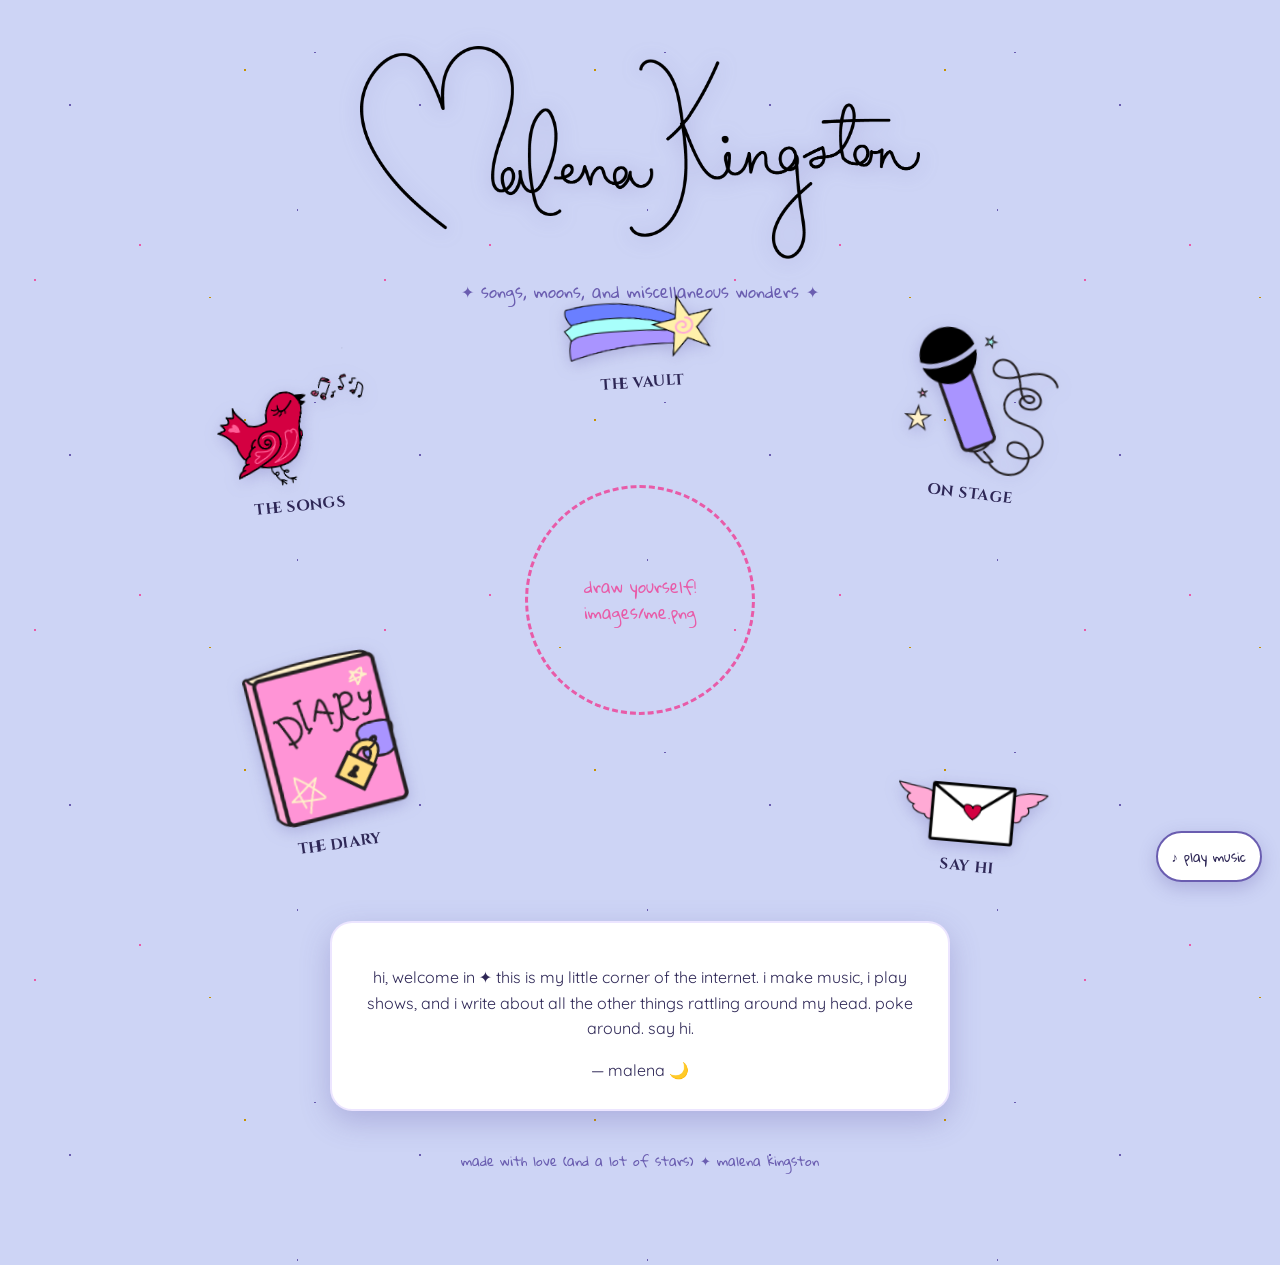
==== index.html @ 2f053a23 "Add files via upload" ====
<!DOCTYPE html>
<html lang="en">
<head>
  <meta charset="UTF-8" />
  <meta name="viewport" content="width=device-width, initial-scale=1" />
  <title>malena kingston ✦ home</title>
  <meta name="description" content="the official starry corner of malena kingston — music, shows, and everything else." />
  <link rel="preconnect" href="https://fonts.googleapis.com" />
  <link rel="preconnect" href="https://fonts.gstatic.com" crossorigin />
  <link href="https://fonts.googleapis.com/css2?family=Pacifico&family=Gloria+Hallelujah&family=Quicksand:wght@400;500;700&family=Cinzel+Decorative:wght@700&display=swap" rel="stylesheet" />
  <link rel="stylesheet" href="style.css" />
</head>
<body>
  <div class="wrap">

    <!-- ===== NAME (your handwritten signature) ===== -->
    <h1 class="site-name-img">
      <img src="images/name-heading-black.png" alt="Malena Kingston" />
    </h1>
    <p class="tagline">✦ songs, moons, and miscellaneous wonders ✦</p>

    <!-- ===== SCATTERED PLAYGROUND =====
         Each doodle is a clickable link, tilted + floating at its own angle.
         Drop a self-portrait into images/me.png to fill the center mascot spot. -->
    <div class="playground">

      <!-- YOU (center mascot) — DRAW: images/me.png (~600px). Shows placeholder until added. -->
      <div class="mascot">
        <img src="images/me.png" alt="Malena"
             onerror="this.outerHTML='&lt;div class=ph-big&gt;draw yourself!&lt;br&gt;images/me.png&lt;/div&gt;'">
      </div>

      <!-- MUSIC — singing bird -->
      <a class="doodle d-music" href="music.html" style="--rot:-6deg;">
        <img src="images/nav-music.png" alt="">
        <span class="label">the songs</span>
      </a>

      <!-- SHOWS — microphone -->
      <a class="doodle d-shows" href="shows.html" style="--rot:7deg;">
        <img src="images/nav-shows.png" alt="">
        <span class="label">on stage</span>
      </a>

      <!-- BLOG — diary -->
      <a class="doodle d-blog" href="blog.html" style="--rot:-8deg;">
        <img src="images/nav-blog.png" alt="">
        <span class="label">the diary</span>
      </a>

      <!-- CONTACT — winged letter -->
      <a class="doodle d-contact" href="contact.html" style="--rot:5deg;">
        <img src="images/nav-contact.png" alt="">
        <span class="label">say hi</span>
      </a>

      <!-- ARCHIVE — shooting star -->
      <a class="doodle d-archive" href="archive.html" style="--rot:-4deg;">
        <img src="images/nav-archive.png" alt="">
        <span class="label">the vault</span>
      </a>

    </div>

    <!-- ===== welcome note ===== -->
    <div class="card note">
      <p>hi, welcome in ✦ this is my little corner of the internet. i make music,
         i play shows, and i write about all the other things rattling around my
         head. poke around. say hi.</p>
      <p style="margin-bottom:0;">— malena 🌙</p>
    </div>

    <p class="footer">made with love (and a lot of stars) ✦ malena kingston</p>
  </div>

  <audio id="bg-music" loop><source src="images/song.mp3" type="audio/mpeg" /></audio>
  <button id="music-toggle" aria-pressed="false">♪ play music</button>

  <script>
    const audio=document.getElementById('bg-music'),btn=document.getElementById('music-toggle');
    btn.addEventListener('click',()=>{ if(audio.paused){audio.play().catch(()=>{});btn.textContent='♪ pause music';}else{audio.pause();btn.textContent='♪ play music';}});
  </script>
</body>
</html>
---- style.css ----
/* =========================================================
   malena kingston — shared styles
   whimsical / moons + stars + unicorns
   ========================================================= */

/* ---- fonts ----
   Using free Google Fonts. The actual <link> is in each HTML file's <head>.
   Display: "Gloria Hallelujah" (handwritten, cute)
   Accent:  "Pacifico" (loopy, for the logo/name)
   Body:    "Quicksand" (soft rounded, very readable)
*/

:root {
  /* ---- palette (change these hex codes to recolor the whole site) ----
     LIGHT INDIGO theme: soft lavender-indigo background, dark ink text. */
  --night:    #cdd4f5;   /* light periwinkle-blue (main background) */
  --night-2:  #ffffff;   /* white cards/panels for gentle contrast */
  --lilac:    #6a5db0;   /* muted indigo-violet (secondary text) */
  --pink:     #e85ba8;   /* deeper candy pink (readable on light) */
  --gold:     #c79200;   /* warm amber (readable on light) */
  --mint:     #1f9d7a;   /* deeper mint-teal (readable links) */
  --cream:    #2e2756;   /* deep indigo — main TEXT color now */
  --shadow:   rgba(90, 78, 160, 0.28);

  --radius: 22px;
}

* { box-sizing: border-box; }

html { scroll-behavior: smooth; }

body {
  margin: 0;
  font-family: "Quicksand", system-ui, sans-serif;
  color: var(--cream);
  background-color: var(--night);
  /* twinkly star field made of pure CSS — no images needed.
     If you'd rather use your own drawn starry background,
     replace the line below with:
     background-image: url("images/starry-bg.png");
     background-size: cover; background-attachment: fixed;       */
  background-image:
    radial-gradient(1.5px 1.5px at 20% 30%, var(--lilac) 50%, transparent 51%),
    radial-gradient(1.5px 1.5px at 70% 20%, var(--gold) 50%, transparent 51%),
    radial-gradient(2px 2px at 40% 70%, var(--pink) 50%, transparent 51%),
    radial-gradient(1.5px 1.5px at 85% 60%, var(--lilac) 50%, transparent 51%),
    radial-gradient(1.5px 1.5px at 10% 80%, var(--pink) 50%, transparent 51%),
    radial-gradient(2px 2px at 60% 85%, var(--gold) 50%, transparent 51%),
    radial-gradient(1.5px 1.5px at 90% 15%, var(--lilac) 50%, transparent 51%);
  background-repeat: repeat;
  background-size: 350px 350px;
  min-height: 100vh;
  line-height: 1.6;
}

/* gentle twinkle animation on the whole star layer */
@keyframes twinkle {
  0%, 100% { opacity: 1; }
  50%      { opacity: 0.55; }
}
body { animation: twinkle 6s ease-in-out infinite; }

@media (prefers-reduced-motion: reduce) {
  body, .float, .spin-slow { animation: none !important; }
  html { scroll-behavior: auto; }
}

/* ---- layout wrapper ---- */
.wrap {
  max-width: 920px;
  margin: 0 auto;
  padding: 28px 20px 80px;
}

/* ---- site name / logo ---- */
.site-name {
  font-family: "Pacifico", cursive;
  font-size: clamp(2.4rem, 7vw, 4rem);
  text-align: center;
  margin: 10px 0 4px;
  color: var(--pink);
  text-shadow: 0 0 18px rgba(255, 194, 233, 0.5);
}

/* handwritten signature image used as the site name */
.site-name-img {
  text-align: center;
  margin: 18px 0 6px;
}
.site-name-img img {
  width: min(560px, 88%);
  height: auto;
  /* very soft lilac halo behind the black ink */
  filter: drop-shadow(0 2px 10px rgba(106, 93, 176, 0.35));
}
.tagline {
  text-align: center;
  font-family: "Gloria Hallelujah", cursive;
  color: var(--lilac);
  font-size: 1rem;
  margin: 0 0 26px;
}

/* =========================================================
   NAVIGATION — a row of clickable drawings (like Mila Bea's birds)
   Each <a> holds one of your drawings. Until you add art,
   a labeled placeholder shows so you can see the layout.
   ========================================================= */
.nav {
  display: flex;
  flex-wrap: wrap;
  justify-content: center;
  gap: 18px;
  margin-bottom: 40px;
}
.nav a {
  display: flex;
  flex-direction: column;
  align-items: center;
  text-decoration: none;
  color: var(--cream);
  font-family: "Gloria Hallelujah", cursive;
  font-size: 0.85rem;
  transition: transform 0.18s ease;
}
.nav a:hover, .nav a:focus-visible { transform: translateY(-6px) rotate(-3deg); }
.nav a:focus-visible { outline: 3px solid var(--gold); outline-offset: 4px; border-radius: 12px; }
.nav img { width: 84px; height: 84px; object-fit: contain; }

/* placeholder shown when an image is missing or not added yet */
.ph {
  width: 84px; height: 84px;
  border: 2px dashed var(--lilac);
  border-radius: 50%;
  display: flex; align-items: center; justify-content: center;
  text-align: center;
  font-size: 0.62rem;
  color: var(--lilac);
  padding: 6px;
  background: rgba(201,182,255,0.08);
}

/* ---- floating decoration helper (moons, stars you place anywhere) ---- */
@keyframes float {
  0%,100% { transform: translateY(0); }
  50%     { transform: translateY(-12px); }
}
.float { animation: float 5s ease-in-out infinite; }
.spin-slow { animation: float 9s ease-in-out infinite; }

/* =========================================================
   CARDS / PANELS (used on every page)
   ========================================================= */
.card {
  background: var(--night-2);
  border: 2px solid rgba(201,182,255,0.35);
  border-radius: var(--radius);
  padding: 26px 28px;
  margin: 0 0 22px;
  box-shadow: 0 10px 30px var(--shadow);
}
.card h2 {
  font-family: "Gloria Hallelujah", cursive;
  color: var(--gold);
  margin: 0 0 14px;
  font-size: 1.5rem;
}
.card h3 {
  font-family: "Quicksand", sans-serif;
  font-weight: 700;
  color: var(--pink);
  margin: 0 0 4px;
}
.card a { color: var(--mint); }

/* ---- page title (inner pages) ---- */
.page-title {
  font-family: "Pacifico", cursive;
  font-size: clamp(2rem, 6vw, 3rem);
  text-align: center;
  color: var(--lilac);
  margin: 6px 0 26px;
}

/* ---- back-home little link ---- */
.home-link {
  display: inline-block;
  font-family: "Gloria Hallelujah", cursive;
  color: var(--pink);
  text-decoration: none;
  margin-bottom: 20px;
}
.home-link:hover { color: var(--gold); }

/* =========================================================
   SHOWS list
   ========================================================= */
.show {
  display: flex;
  flex-wrap: wrap;
  align-items: baseline;
  gap: 8px 16px;
  padding: 14px 0;
  border-bottom: 1px dashed rgba(201,182,255,0.3);
}
.show:last-child { border-bottom: none; }
.show .date {
  font-family: "Gloria Hallelujah", cursive;
  color: var(--gold);
  min-width: 90px;
}
.show .venue { font-weight: 700; }
.show .city { color: var(--lilac); }
.show .ticket {
  margin-left: auto;
  background: var(--pink);
  color: var(--night);
  text-decoration: none;
  font-weight: 700;
  padding: 5px 14px;
  border-radius: 999px;
  font-size: 0.85rem;
}
.show .ticket:hover { background: var(--gold); }

/* =========================================================
   MUSIC embeds
   ========================================================= */
.embed { margin: 0 0 18px; }
.embed iframe { width: 100%; border: none; border-radius: 14px; }

/* =========================================================
   BLOG entries
   ========================================================= */
.post { margin-bottom: 30px; }
.post .meta {
  font-family: "Gloria Hallelujah", cursive;
  color: var(--mint);
  font-size: 0.8rem;
  margin-bottom: 6px;
}
.post h3 { font-size: 1.25rem; }
.tag {
  display: inline-block;
  background: rgba(201,182,255,0.18);
  color: var(--lilac);
  border-radius: 999px;
  padding: 2px 10px;
  font-size: 0.72rem;
  margin-right: 6px;
}

/* =========================================================
   CONTACT
   ========================================================= */
.socials {
  display: flex;
  flex-wrap: wrap;
  gap: 14px;
  justify-content: center;
  margin-top: 10px;
}
.socials a {
  font-family: "Gloria Hallelujah", cursive;
  color: var(--night);
  background: var(--lilac);
  padding: 8px 18px;
  border-radius: 999px;
  text-decoration: none;
}
.socials a:hover { background: var(--pink); }

/* =========================================================
   FOOTER
   ========================================================= */
.footer {
  text-align: center;
  color: var(--lilac);
  font-size: 0.8rem;
  margin-top: 40px;
  font-family: "Gloria Hallelujah", cursive;
}

/* =========================================================
   MUSIC TOGGLE BUTTON (background song, like Mila Bea)
   ========================================================= */
#music-toggle {
  position: fixed;
  bottom: 18px; right: 18px;
  z-index: 50;
  background: var(--night-2);
  border: 2px solid var(--lilac);
  color: var(--cream);
  font-family: "Gloria Hallelujah", cursive;
  font-size: 0.8rem;
  padding: 10px 14px;
  border-radius: 999px;
  cursor: pointer;
  box-shadow: 0 6px 18px var(--shadow);
}
#music-toggle:hover { border-color: var(--gold); }

/* =========================================================
   WAND CURSOR (added in scattered-layout rebuild)
   hotspot ~ center of the star burst (46 30)
   ========================================================= */
html, body, a, button, .doodle, .mascot {
  cursor: url("images/wand.png") 46 30, auto;
}
/* sparkle wand on click/press */
html:active, body:active, a:active, .doodle:active {
  cursor: url("images/wand-click.png") 46 30, auto;
}

/* =========================================================
   SCATTERED PLAYGROUND
   ========================================================= */
.playground {
  position: relative;
  min-height: 560px;
  margin: 10px 0 30px;
}

/* center mascot (you) */
.mascot {
  position: absolute;
  left: 50%; top: 48%;
  transform: translate(-50%, -50%);
  width: 270px; max-width: 60%;
  z-index: 2;
  text-align: center;
}
.mascot img { width: 100%; height: auto;
  filter: drop-shadow(0 6px 14px rgba(90,78,160,0.3)); }
.ph-big {
  width: 230px; height: 230px; margin: 0 auto;
  border: 3px dashed var(--pink); border-radius: 50%;
  display: flex; align-items: center; justify-content: center;
  text-align: center; color: var(--pink);
  font-family: "Gloria Hallelujah", cursive; padding: 20px;
}

/* each scattered clickable doodle */
.doodle {
  position: absolute;
  width: 150px;
  text-decoration: none;
  text-align: center;
  transform: rotate(var(--rot));
  transition: transform 0.2s ease, filter 0.2s ease;
  z-index: 3;
}
.doodle img {
  width: 100%; height: auto;
  filter: drop-shadow(0 4px 8px rgba(90,78,160,0.28));
}
.doodle .label {
  display: block;
  margin-top: 4px;
  font-family: "Cinzel Decorative", serif;
  font-weight: 700;
  color: var(--cream);
  font-size: 0.95rem;
  letter-spacing: 0.5px;
}
.doodle:hover, .doodle:focus-visible {
  transform: rotate(0deg) scale(1.1);
  filter: drop-shadow(0 0 10px rgba(232,91,168,0.5));
  outline: none;
  z-index: 5;
}

/* placement of the five doodles around the mascot */
.d-music   { left: 2%;   top: 4%;  }
.d-shows   { right: 3%;  top: 0%;   left: auto; }
.d-blog    { left: 6%;   bottom: 6%; top: auto; }
.d-contact { right: 4%;  bottom: 2%; top: auto; left: auto; }
.d-archive { left: 50%;  top: -6%;  transform: translateX(-50%) rotate(var(--rot)); }
.d-archive:hover { transform: translateX(-50%) rotate(0) scale(1.1); }

/* gentle bobbing so the scene feels alive */
@keyframes bob { 0%,100%{ margin-top:0 } 50%{ margin-top:-10px } }
.d-music{ animation: bob 5s ease-in-out infinite; }
.d-shows{ animation: bob 6s ease-in-out infinite; }
.d-blog{ animation: bob 5.5s ease-in-out infinite; }
.d-contact{ animation: bob 6.5s ease-in-out infinite; }
.d-archive{ animation: bob 7s ease-in-out infinite; }

.note { max-width: 620px; margin-left: auto; margin-right: auto; text-align: center; }

/* magical font for page titles too */
.page-title { font-family: "Cinzel Decorative", serif; }

/* ---- mobile: stack the scattered doodles into a neat wrap ---- */
@media (max-width: 640px) {
  .playground { min-height: 0; display: flex; flex-wrap: wrap;
    justify-content: center; gap: 18px; }
  .mascot { position: static; transform: none; width: 200px;
    order: -1; flex-basis: 100%; }
  .doodle, .d-music, .d-shows, .d-blog, .d-contact, .d-archive {
    position: static; transform: rotate(var(--rot)); width: 120px;
    left: auto; right: auto; top: auto; bottom: auto; animation: none; }
  .d-archive { transform: rotate(var(--rot)); }
}
@media (prefers-reduced-motion: reduce) {
  .doodle { animation: none !important; }
}

/* =========================================================
   ARCHIVE / VAULT sub-collection grid
   ========================================================= */
.vault-grid {
  display: grid;
  grid-template-columns: repeat(auto-fit, minmax(180px, 1fr));
  gap: 20px;
  margin: 26px 0;
}
.vault-card {
  background: var(--night-2);
  border: 2px solid rgba(106,93,176,0.25);
  border-radius: var(--radius);
  padding: 22px 16px;
  text-align: center;
  text-decoration: none;
  display: flex; flex-direction: column; align-items: center;
  box-shadow: 0 8px 22px var(--shadow);
  transition: transform 0.18s ease, box-shadow 0.18s ease;
}
.vault-card:hover {
  transform: translateY(-6px) rotate(-1.5deg);
  box-shadow: 0 14px 28px var(--shadow);
}
.vault-card img { width: 110px; height: 110px; object-fit: contain; margin-bottom: 10px; }
.vault-name {
  font-family: "Cinzel Decorative", serif;
  color: var(--pink); font-size: 1.05rem;
}
.vault-sub {
  font-family: "Gloria Hallelujah", cursive;
  color: var(--lilac); font-size: 0.78rem; margin-top: 2px;
}

/* simple photo grid for the single-page vault */
.photo-grid {
  display: grid;
  grid-template-columns: repeat(auto-fit, minmax(120px, 1fr));
  gap: 10px;
}
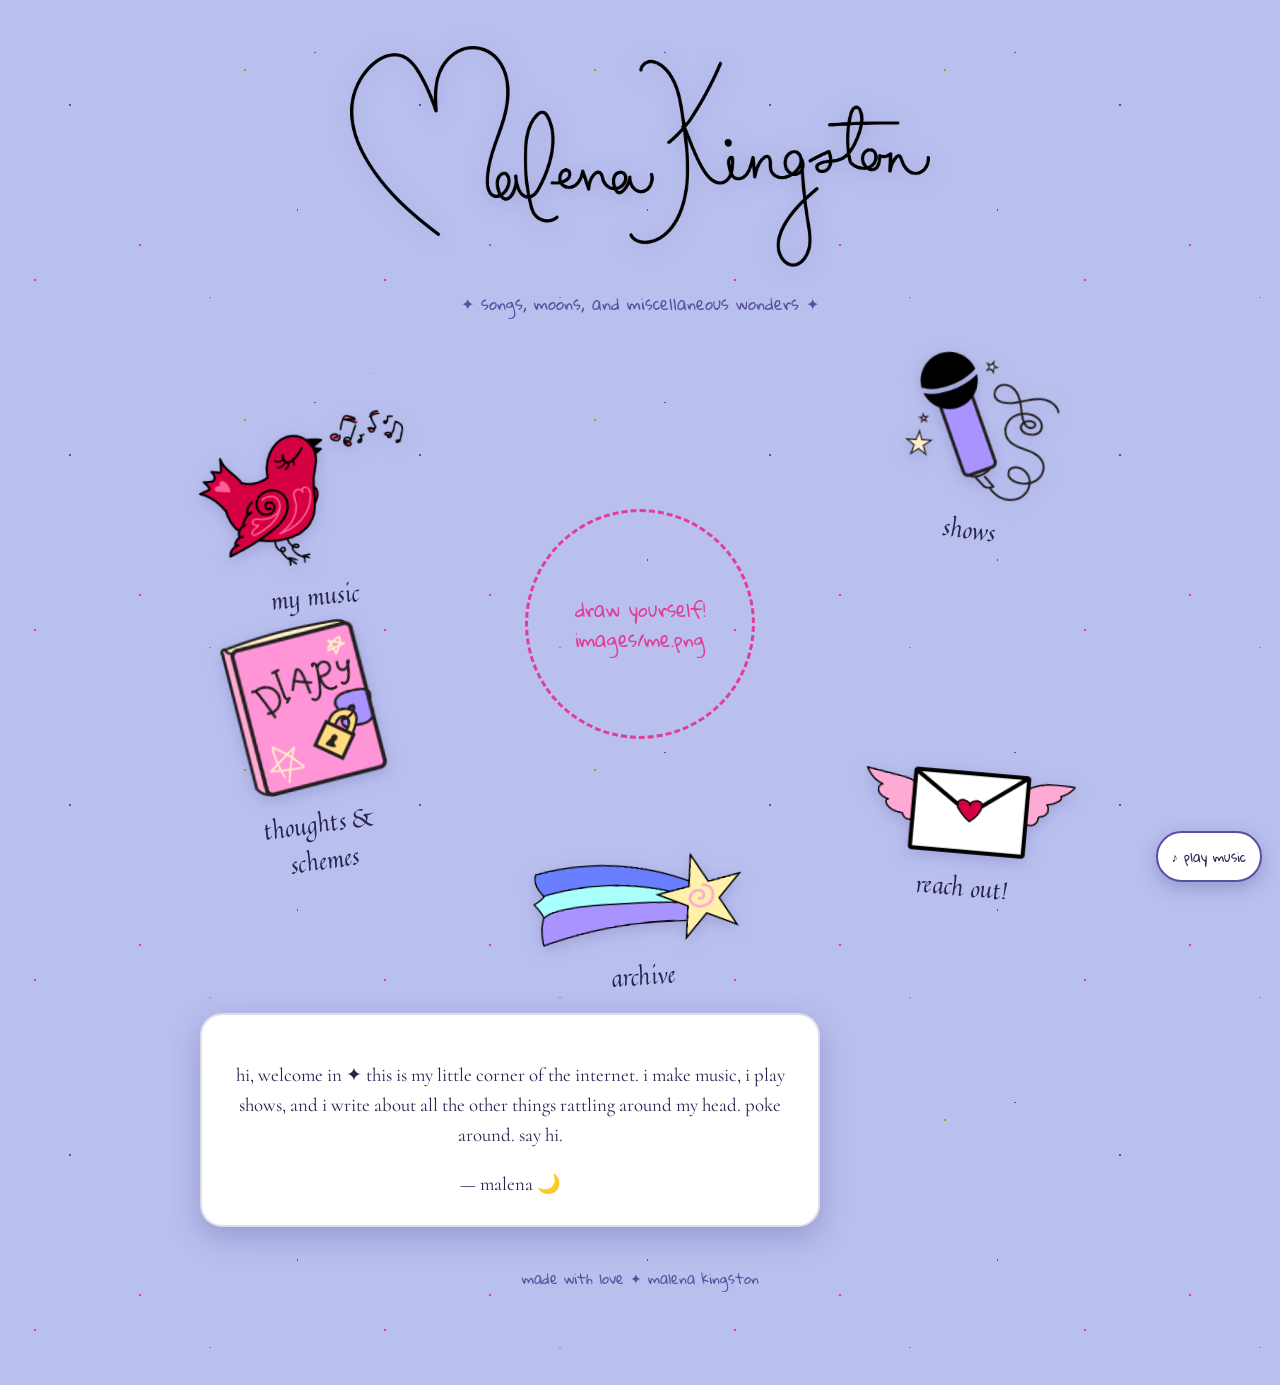
==== commit ff0a3677: "Add files via upload" ====
--- a/index.html
+++ b/index.html
@@ -7,57 +7,55 @@
   <meta name="description" content="the official starry corner of malena kingston — music, shows, and everything else." />
   <link rel="preconnect" href="https://fonts.googleapis.com" />
   <link rel="preconnect" href="https://fonts.gstatic.com" crossorigin />
-  <link href="https://fonts.googleapis.com/css2?family=Pacifico&family=Gloria+Hallelujah&family=Quicksand:wght@400;500;700&family=Cinzel+Decorative:wght@700&display=swap" rel="stylesheet" />
+  <link href="https://fonts.googleapis.com/css2?family=Cinzel+Decorative:wght@700;900&family=Quintessential&family=Cormorant:ital,wght@0,400;0,600;1,400&family=Gloria+Hallelujah&display=swap" rel="stylesheet" />
   <link rel="stylesheet" href="style.css" />
 </head>
 <body>
   <div class="wrap">
 
-    <!-- ===== NAME (your handwritten signature) ===== -->
+    <!-- ===== NAME (handwritten signature) ===== -->
     <h1 class="site-name-img">
       <img src="images/name-heading-black.png" alt="Malena Kingston" />
     </h1>
     <p class="tagline">✦ songs, moons, and miscellaneous wonders ✦</p>
 
-    <!-- ===== SCATTERED PLAYGROUND =====
-         Each doodle is a clickable link, tilted + floating at its own angle.
-         Drop a self-portrait into images/me.png to fill the center mascot spot. -->
+    <!-- ===== SCATTERED PLAYGROUND ===== -->
     <div class="playground">
 
-      <!-- YOU (center mascot) — DRAW: images/me.png (~600px). Shows placeholder until added. -->
+      <!-- YOU (center mascot) — DRAW: images/me.png (~600px) -->
       <div class="mascot">
         <img src="images/me.png" alt="Malena"
              onerror="this.outerHTML='&lt;div class=ph-big&gt;draw yourself!&lt;br&gt;images/me.png&lt;/div&gt;'">
       </div>
 
-      <!-- MUSIC — singing bird -->
-      <a class="doodle d-music" href="music.html" style="--rot:-6deg;">
+      <!-- MUSIC — singing bird (bigger) → coming soon -->
+      <a class="doodle d-music big" href="music.html" style="--rot:-6deg;">
         <img src="images/nav-music.png" alt="">
-        <span class="label">the songs</span>
+        <span class="label">my music</span>
       </a>
 
       <!-- SHOWS — microphone -->
       <a class="doodle d-shows" href="shows.html" style="--rot:7deg;">
         <img src="images/nav-shows.png" alt="">
-        <span class="label">on stage</span>
+        <span class="label">shows</span>
       </a>
 
       <!-- BLOG — diary -->
       <a class="doodle d-blog" href="blog.html" style="--rot:-8deg;">
         <img src="images/nav-blog.png" alt="">
-        <span class="label">the diary</span>
+        <span class="label">thoughts &amp; schemes</span>
       </a>
 
-      <!-- CONTACT — winged letter -->
-      <a class="doodle d-contact" href="contact.html" style="--rot:5deg;">
+      <!-- CONTACT — winged letter (bigger) -->
+      <a class="doodle d-contact big" href="contact.html" style="--rot:5deg;">
         <img src="images/nav-contact.png" alt="">
-        <span class="label">say hi</span>
+        <span class="label">reach out!</span>
       </a>
 
-      <!-- ARCHIVE — shooting star -->
-      <a class="doodle d-archive" href="archive.html" style="--rot:-4deg;">
+      <!-- ARCHIVE — shooting star — now CENTER-BOTTOM under the portrait (bigger) -->
+      <a class="doodle d-archive big" href="archive.html" style="--rot:-4deg;">
         <img src="images/nav-archive.png" alt="">
-        <span class="label">the vault</span>
+        <span class="label">archive</span>
       </a>
 
     </div>
@@ -70,7 +68,7 @@
       <p style="margin-bottom:0;">— malena 🌙</p>
     </div>
 
-    <p class="footer">made with love (and a lot of stars) ✦ malena kingston</p>
+    <p class="footer">made with love ✦ malena kingston</p>
   </div>
 
   <audio id="bg-music" loop><source src="images/song.mp3" type="audio/mpeg" /></audio>
--- a/style.css
+++ b/style.css
@@ -1,44 +1,29 @@
 /* =========================================================
-   malena kingston — shared styles
-   whimsical / moons + stars + unicorns
+   malena kingston — whimsical / moons + stars + magic
    ========================================================= */
 
-/* ---- fonts ----
-   Using free Google Fonts. The actual <link> is in each HTML file's <head>.
-   Display: "Gloria Hallelujah" (handwritten, cute)
-   Accent:  "Pacifico" (loopy, for the logo/name)
-   Body:    "Quicksand" (soft rounded, very readable)
-*/
-
 :root {
-  /* ---- palette (change these hex codes to recolor the whole site) ----
-     LIGHT INDIGO theme: soft lavender-indigo background, dark ink text. */
-  --night:    #cdd4f5;   /* light periwinkle-blue (main background) */
-  --night-2:  #ffffff;   /* white cards/panels for gentle contrast */
-  --lilac:    #6a5db0;   /* muted indigo-violet (secondary text) */
-  --pink:     #e85ba8;   /* deeper candy pink (readable on light) */
-  --gold:     #c79200;   /* warm amber (readable on light) */
-  --mint:     #1f9d7a;   /* deeper mint-teal (readable links) */
-  --cream:    #2e2756;   /* deep indigo — main TEXT color now */
-  --shadow:   rgba(90, 78, 160, 0.28);
-
+  /* more saturated yet muted periwinkle */
+  --night:    #b9c0ee;   /* main background (saturated + muted) */
+  --night-2:  #ffffff;   /* white cards */
+  --lilac:    #5a4fa0;   /* deeper violet (secondary text) */
+  --pink:     #e23d97;   /* vivid candy pink */
+  --gold:     #c79200;   /* warm amber */
+  --mint:     #1f9d7a;   /* mint-teal links */
+  --cream:    #2a2350;   /* deep indigo — main TEXT color */
+  --shadow:   rgba(70, 60, 140, 0.30);
   --radius: 22px;
 }
 
 * { box-sizing: border-box; }
-
 html { scroll-behavior: smooth; }
 
 body {
   margin: 0;
-  font-family: "Quicksand", system-ui, sans-serif;
+  font-family: "Cormorant", Georgia, serif;
+  font-size: 1.18rem;            /* bigger, readable body text */
   color: var(--cream);
   background-color: var(--night);
-  /* twinkly star field made of pure CSS — no images needed.
-     If you'd rather use your own drawn starry background,
-     replace the line below with:
-     background-image: url("images/starry-bg.png");
-     background-size: cover; background-attachment: fixed;       */
   background-image:
     radial-gradient(1.5px 1.5px at 20% 30%, var(--lilac) 50%, transparent 51%),
     radial-gradient(1.5px 1.5px at 70% 20%, var(--gold) 50%, transparent 51%),
@@ -53,45 +38,28 @@
   line-height: 1.6;
 }
 
-/* gentle twinkle animation on the whole star layer */
-@keyframes twinkle {
-  0%, 100% { opacity: 1; }
-  50%      { opacity: 0.55; }
-}
-body { animation: twinkle 6s ease-in-out infinite; }
+/* NOTE: fade-in/out twinkle animation removed per request */
 
 @media (prefers-reduced-motion: reduce) {
-  body, .float, .spin-slow { animation: none !important; }
   html { scroll-behavior: auto; }
-}
-
-/* ---- layout wrapper ---- */
-.wrap {
-  max-width: 920px;
-  margin: 0 auto;
-  padding: 28px 20px 80px;
-}
-
-/* ---- site name / logo ---- */
-.site-name {
-  font-family: "Pacifico", cursive;
-  font-size: clamp(2.4rem, 7vw, 4rem);
-  text-align: center;
-  margin: 10px 0 4px;
-  color: var(--pink);
-  text-shadow: 0 0 18px rgba(255, 194, 233, 0.5);
-}
-
-/* handwritten signature image used as the site name */
-.site-name-img {
-  text-align: center;
-  margin: 18px 0 6px;
-}
+  .doodle { animation: none !important; }
+}
+
+/* ---- wand cursor (bigger, hotspot near star center) ---- */
+html, body, a, button, .doodle, .mascot {
+  cursor: url("images/wand.png") 60 40, auto;
+}
+html:active, body:active, a:active, .doodle:active {
+  cursor: url("images/wand-click.png") 60 40, auto;
+}
+
+.wrap { max-width: 920px; margin: 0 auto; padding: 28px 20px 80px; }
+
+/* ---- handwritten signature heading ---- */
+.site-name-img { text-align: center; margin: 18px 0 6px; }
 .site-name-img img {
-  width: min(560px, 88%);
-  height: auto;
-  /* very soft lilac halo behind the black ink */
-  filter: drop-shadow(0 2px 10px rgba(106, 93, 176, 0.35));
+  width: min(580px, 90%); height: auto;
+  filter: drop-shadow(0 2px 10px rgba(90, 78, 160, 0.30));
 }
 .tagline {
   text-align: center;
@@ -102,233 +70,14 @@
 }
 
 /* =========================================================
-   NAVIGATION — a row of clickable drawings (like Mila Bea's birds)
-   Each <a> holds one of your drawings. Until you add art,
-   a labeled placeholder shows so you can see the layout.
-   ========================================================= */
-.nav {
-  display: flex;
-  flex-wrap: wrap;
-  justify-content: center;
-  gap: 18px;
-  margin-bottom: 40px;
-}
-.nav a {
-  display: flex;
-  flex-direction: column;
-  align-items: center;
-  text-decoration: none;
-  color: var(--cream);
-  font-family: "Gloria Hallelujah", cursive;
-  font-size: 0.85rem;
-  transition: transform 0.18s ease;
-}
-.nav a:hover, .nav a:focus-visible { transform: translateY(-6px) rotate(-3deg); }
-.nav a:focus-visible { outline: 3px solid var(--gold); outline-offset: 4px; border-radius: 12px; }
-.nav img { width: 84px; height: 84px; object-fit: contain; }
-
-/* placeholder shown when an image is missing or not added yet */
-.ph {
-  width: 84px; height: 84px;
-  border: 2px dashed var(--lilac);
-  border-radius: 50%;
-  display: flex; align-items: center; justify-content: center;
-  text-align: center;
-  font-size: 0.62rem;
-  color: var(--lilac);
-  padding: 6px;
-  background: rgba(201,182,255,0.08);
-}
-
-/* ---- floating decoration helper (moons, stars you place anywhere) ---- */
-@keyframes float {
-  0%,100% { transform: translateY(0); }
-  50%     { transform: translateY(-12px); }
-}
-.float { animation: float 5s ease-in-out infinite; }
-.spin-slow { animation: float 9s ease-in-out infinite; }
-
-/* =========================================================
-   CARDS / PANELS (used on every page)
-   ========================================================= */
-.card {
-  background: var(--night-2);
-  border: 2px solid rgba(201,182,255,0.35);
-  border-radius: var(--radius);
-  padding: 26px 28px;
-  margin: 0 0 22px;
-  box-shadow: 0 10px 30px var(--shadow);
-}
-.card h2 {
-  font-family: "Gloria Hallelujah", cursive;
-  color: var(--gold);
-  margin: 0 0 14px;
-  font-size: 1.5rem;
-}
-.card h3 {
-  font-family: "Quicksand", sans-serif;
-  font-weight: 700;
-  color: var(--pink);
-  margin: 0 0 4px;
-}
-.card a { color: var(--mint); }
-
-/* ---- page title (inner pages) ---- */
-.page-title {
-  font-family: "Pacifico", cursive;
-  font-size: clamp(2rem, 6vw, 3rem);
-  text-align: center;
-  color: var(--lilac);
-  margin: 6px 0 26px;
-}
-
-/* ---- back-home little link ---- */
-.home-link {
-  display: inline-block;
-  font-family: "Gloria Hallelujah", cursive;
-  color: var(--pink);
-  text-decoration: none;
-  margin-bottom: 20px;
-}
-.home-link:hover { color: var(--gold); }
-
-/* =========================================================
-   SHOWS list
-   ========================================================= */
-.show {
-  display: flex;
-  flex-wrap: wrap;
-  align-items: baseline;
-  gap: 8px 16px;
-  padding: 14px 0;
-  border-bottom: 1px dashed rgba(201,182,255,0.3);
-}
-.show:last-child { border-bottom: none; }
-.show .date {
-  font-family: "Gloria Hallelujah", cursive;
-  color: var(--gold);
-  min-width: 90px;
-}
-.show .venue { font-weight: 700; }
-.show .city { color: var(--lilac); }
-.show .ticket {
-  margin-left: auto;
-  background: var(--pink);
-  color: var(--night);
-  text-decoration: none;
-  font-weight: 700;
-  padding: 5px 14px;
-  border-radius: 999px;
-  font-size: 0.85rem;
-}
-.show .ticket:hover { background: var(--gold); }
-
-/* =========================================================
-   MUSIC embeds
-   ========================================================= */
-.embed { margin: 0 0 18px; }
-.embed iframe { width: 100%; border: none; border-radius: 14px; }
-
-/* =========================================================
-   BLOG entries
-   ========================================================= */
-.post { margin-bottom: 30px; }
-.post .meta {
-  font-family: "Gloria Hallelujah", cursive;
-  color: var(--mint);
-  font-size: 0.8rem;
-  margin-bottom: 6px;
-}
-.post h3 { font-size: 1.25rem; }
-.tag {
-  display: inline-block;
-  background: rgba(201,182,255,0.18);
-  color: var(--lilac);
-  border-radius: 999px;
-  padding: 2px 10px;
-  font-size: 0.72rem;
-  margin-right: 6px;
-}
-
-/* =========================================================
-   CONTACT
-   ========================================================= */
-.socials {
-  display: flex;
-  flex-wrap: wrap;
-  gap: 14px;
-  justify-content: center;
-  margin-top: 10px;
-}
-.socials a {
-  font-family: "Gloria Hallelujah", cursive;
-  color: var(--night);
-  background: var(--lilac);
-  padding: 8px 18px;
-  border-radius: 999px;
-  text-decoration: none;
-}
-.socials a:hover { background: var(--pink); }
-
-/* =========================================================
-   FOOTER
-   ========================================================= */
-.footer {
-  text-align: center;
-  color: var(--lilac);
-  font-size: 0.8rem;
-  margin-top: 40px;
-  font-family: "Gloria Hallelujah", cursive;
-}
-
-/* =========================================================
-   MUSIC TOGGLE BUTTON (background song, like Mila Bea)
-   ========================================================= */
-#music-toggle {
-  position: fixed;
-  bottom: 18px; right: 18px;
-  z-index: 50;
-  background: var(--night-2);
-  border: 2px solid var(--lilac);
-  color: var(--cream);
-  font-family: "Gloria Hallelujah", cursive;
-  font-size: 0.8rem;
-  padding: 10px 14px;
-  border-radius: 999px;
-  cursor: pointer;
-  box-shadow: 0 6px 18px var(--shadow);
-}
-#music-toggle:hover { border-color: var(--gold); }
-
-/* =========================================================
-   WAND CURSOR (added in scattered-layout rebuild)
-   hotspot ~ center of the star burst (46 30)
-   ========================================================= */
-html, body, a, button, .doodle, .mascot {
-  cursor: url("images/wand.png") 46 30, auto;
-}
-/* sparkle wand on click/press */
-html:active, body:active, a:active, .doodle:active {
-  cursor: url("images/wand-click.png") 46 30, auto;
-}
-
-/* =========================================================
    SCATTERED PLAYGROUND
    ========================================================= */
-.playground {
-  position: relative;
-  min-height: 560px;
-  margin: 10px 0 30px;
-}
-
-/* center mascot (you) */
+.playground { position: relative; min-height: 640px; margin: 10px 0 30px; }
+
 .mascot {
-  position: absolute;
-  left: 50%; top: 48%;
+  position: absolute; left: 50%; top: 44%;
   transform: translate(-50%, -50%);
-  width: 270px; max-width: 60%;
-  z-index: 2;
-  text-align: center;
+  width: 270px; max-width: 60%; z-index: 2; text-align: center;
 }
 .mascot img { width: 100%; height: auto;
   filter: drop-shadow(0 6px 14px rgba(90,78,160,0.3)); }
@@ -340,109 +89,141 @@
   font-family: "Gloria Hallelujah", cursive; padding: 20px;
 }
 
-/* each scattered clickable doodle */
+/* each clickable doodle */
 .doodle {
-  position: absolute;
-  width: 150px;
-  text-decoration: none;
-  text-align: center;
+  position: absolute; width: 150px;
+  text-decoration: none; text-align: center;
   transform: rotate(var(--rot));
   transition: transform 0.2s ease, filter 0.2s ease;
   z-index: 3;
 }
-.doodle img {
-  width: 100%; height: auto;
-  filter: drop-shadow(0 4px 8px rgba(90,78,160,0.28));
-}
+.doodle.big { width: 210px; }     /* bigger bird / envelope / star */
+
+.doodle img { width: 100%; height: auto;
+  filter: drop-shadow(0 4px 8px rgba(90,78,160,0.28)); }
+
 .doodle .label {
-  display: block;
-  margin-top: 4px;
-  font-family: "Cinzel Decorative", serif;
-  font-weight: 700;
+  display: block; margin-top: 6px;
+  font-family: "Quintessential", "Cormorant", serif;
+  font-weight: 400;
   color: var(--cream);
-  font-size: 0.95rem;
-  letter-spacing: 0.5px;
-}
+  font-size: 1.45rem;             /* bigger, readable labels */
+  letter-spacing: 0.3px;
+  text-transform: lowercase;      /* keep it all lowercase */
+}
+
+/* brighter pink glow on hover/click */
 .doodle:hover, .doodle:focus-visible {
   transform: rotate(0deg) scale(1.1);
-  filter: drop-shadow(0 0 10px rgba(232,91,168,0.5));
-  outline: none;
-  z-index: 5;
-}
-
-/* placement of the five doodles around the mascot */
-.d-music   { left: 2%;   top: 4%;  }
-.d-shows   { right: 3%;  top: 0%;   left: auto; }
-.d-blog    { left: 6%;   bottom: 6%; top: auto; }
-.d-contact { right: 4%;  bottom: 2%; top: auto; left: auto; }
-.d-archive { left: 50%;  top: -6%;  transform: translateX(-50%) rotate(var(--rot)); }
+  filter: drop-shadow(0 0 16px rgba(255, 64, 180, 0.95))
+          drop-shadow(0 0 28px rgba(255, 105, 200, 0.7));
+  outline: none; z-index: 5;
+}
+.doodle:active {
+  filter: drop-shadow(0 0 22px rgba(255, 40, 170, 1))
+          drop-shadow(0 0 40px rgba(255, 90, 200, 0.85));
+}
+
+/* placement around the mascot */
+.d-music   { left: 0%;   top: 6%;  }
+.d-shows   { right: 3%;  top: 2%;  left: auto; }
+.d-blog    { left: 4%;   bottom: 16%; top: auto; }
+.d-contact { right: 1%;  bottom: 12%; top: auto; left: auto; }
+
+/* ARCHIVE now centered, at the BOTTOM under the portrait */
+.d-archive {
+  left: 50%; bottom: -2%; top: auto;
+  transform: translateX(-50%) rotate(var(--rot));
+}
 .d-archive:hover { transform: translateX(-50%) rotate(0) scale(1.1); }
 
-/* gentle bobbing so the scene feels alive */
+/* gentle bob (position only — no opacity fade) */
 @keyframes bob { 0%,100%{ margin-top:0 } 50%{ margin-top:-10px } }
 .d-music{ animation: bob 5s ease-in-out infinite; }
 .d-shows{ animation: bob 6s ease-in-out infinite; }
 .d-blog{ animation: bob 5.5s ease-in-out infinite; }
 .d-contact{ animation: bob 6.5s ease-in-out infinite; }
-.d-archive{ animation: bob 7s ease-in-out infinite; }
-
-.note { max-width: 620px; margin-left: auto; margin-right: auto; text-align: center; }
-
-/* magical font for page titles too */
-.page-title { font-family: "Cinzel Decorative", serif; }
-
-/* ---- mobile: stack the scattered doodles into a neat wrap ---- */
+
+.note { max-width: 620px; margin: 0 auto; text-align: center; }
+
+/* =========================================================
+   CARDS / inner pages
+   ========================================================= */
+.card {
+  background: var(--night-2);
+  border: 2px solid rgba(90,78,160,0.20);
+  border-radius: var(--radius);
+  padding: 26px 28px; margin: 0 0 22px;
+  box-shadow: 0 10px 30px var(--shadow);
+}
+.card h2 { font-family: "Cinzel Decorative", serif; color: var(--gold);
+  margin: 0 0 14px; font-size: 1.5rem; }
+.card h3 { font-weight: 600; color: var(--pink); margin: 0 0 4px; }
+.card a { color: var(--mint); }
+
+.page-title {
+  font-family: "Cinzel Decorative", serif;
+  font-size: clamp(2rem, 6vw, 3rem);
+  text-align: center; color: var(--lilac); margin: 6px 0 26px;
+}
+.home-link {
+  display: inline-block; font-family: "Gloria Hallelujah", cursive;
+  color: var(--pink); text-decoration: none; margin-bottom: 20px;
+}
+.home-link:hover { color: var(--gold); }
+
+/* shows */
+.show { display:flex; flex-wrap:wrap; align-items:baseline; gap:8px 16px;
+  padding:14px 0; border-bottom:1px dashed rgba(90,78,160,0.25); }
+.show:last-child { border-bottom:none; }
+.show .date { font-family:"Gloria Hallelujah",cursive; color:var(--gold); min-width:90px; }
+.show .venue { font-weight:600; }
+.show .city { color:var(--lilac); }
+.show .ticket { margin-left:auto; background:var(--pink); color:#fff;
+  text-decoration:none; font-weight:600; padding:5px 14px; border-radius:999px; font-size:0.85rem; }
+.show .ticket:hover { background:var(--gold); }
+
+/* music embeds */
+.embed { margin:0 0 18px; }
+.embed iframe { width:100%; border:none; border-radius:14px; }
+
+/* blog */
+.post { margin-bottom:30px; }
+.post .meta { font-family:"Gloria Hallelujah",cursive; color:var(--mint); font-size:0.85rem; margin-bottom:6px; }
+.post h3 { font-size:1.35rem; }
+.tag { display:inline-block; background:rgba(90,78,160,0.15); color:var(--lilac);
+  border-radius:999px; padding:2px 10px; font-size:0.78rem; margin-right:6px; }
+
+/* contact / socials */
+.socials { display:flex; flex-wrap:wrap; gap:14px; justify-content:center; margin-top:10px; }
+.socials a { font-family:"Gloria Hallelujah",cursive; color:#fff; background:var(--lilac);
+  padding:8px 18px; border-radius:999px; text-decoration:none; }
+.socials a:hover { background:var(--pink); }
+
+.photo-grid { display:grid; grid-template-columns:repeat(auto-fit,minmax(120px,1fr)); gap:10px; }
+.ph { border:2px dashed var(--lilac); border-radius:50%; display:flex;
+  align-items:center; justify-content:center; text-align:center; font-size:0.62rem;
+  color:var(--lilac); padding:6px; background:rgba(90,78,160,0.08); }
+
+.footer { text-align:center; color:var(--lilac); font-size:0.9rem; margin-top:40px;
+  font-family:"Gloria Hallelujah",cursive; }
+
+/* music toggle */
+#music-toggle {
+  position:fixed; bottom:18px; right:18px; z-index:50;
+  background:#fff; border:2px solid var(--lilac); color:var(--cream);
+  font-family:"Gloria Hallelujah",cursive; font-size:0.8rem;
+  padding:10px 14px; border-radius:999px; cursor:url("images/wand.png") 60 40, pointer;
+  box-shadow:0 6px 18px var(--shadow);
+}
+#music-toggle:hover { border-color:var(--gold); }
+
+/* ---- mobile ---- */
 @media (max-width: 640px) {
-  .playground { min-height: 0; display: flex; flex-wrap: wrap;
-    justify-content: center; gap: 18px; }
-  .mascot { position: static; transform: none; width: 200px;
-    order: -1; flex-basis: 100%; }
-  .doodle, .d-music, .d-shows, .d-blog, .d-contact, .d-archive {
-    position: static; transform: rotate(var(--rot)); width: 120px;
-    left: auto; right: auto; top: auto; bottom: auto; animation: none; }
-  .d-archive { transform: rotate(var(--rot)); }
-}
-@media (prefers-reduced-motion: reduce) {
-  .doodle { animation: none !important; }
-}
-
-/* =========================================================
-   ARCHIVE / VAULT sub-collection grid
-   ========================================================= */
-.vault-grid {
-  display: grid;
-  grid-template-columns: repeat(auto-fit, minmax(180px, 1fr));
-  gap: 20px;
-  margin: 26px 0;
-}
-.vault-card {
-  background: var(--night-2);
-  border: 2px solid rgba(106,93,176,0.25);
-  border-radius: var(--radius);
-  padding: 22px 16px;
-  text-align: center;
-  text-decoration: none;
-  display: flex; flex-direction: column; align-items: center;
-  box-shadow: 0 8px 22px var(--shadow);
-  transition: transform 0.18s ease, box-shadow 0.18s ease;
-}
-.vault-card:hover {
-  transform: translateY(-6px) rotate(-1.5deg);
-  box-shadow: 0 14px 28px var(--shadow);
-}
-.vault-card img { width: 110px; height: 110px; object-fit: contain; margin-bottom: 10px; }
-.vault-name {
-  font-family: "Cinzel Decorative", serif;
-  color: var(--pink); font-size: 1.05rem;
-}
-.vault-sub {
-  font-family: "Gloria Hallelujah", cursive;
-  color: var(--lilac); font-size: 0.78rem; margin-top: 2px;
-}
-
-/* simple photo grid for the single-page vault */
-.photo-grid {
-  display: grid;
-  grid-template-columns: repeat(auto-fit, minmax(120px, 1fr));
-  gap: 10px;
-}
+  .playground { min-height:0; display:flex; flex-wrap:wrap; justify-content:center; gap:18px; }
+  .mascot { position:static; transform:none; width:200px; order:-1; flex-basis:100%; }
+  .doodle, .doodle.big, .d-music, .d-shows, .d-blog, .d-contact, .d-archive {
+    position:static; transform:rotate(var(--rot)); width:130px;
+    left:auto; right:auto; top:auto; bottom:auto; animation:none; }
+  .d-archive { transform:rotate(var(--rot)); }
+}
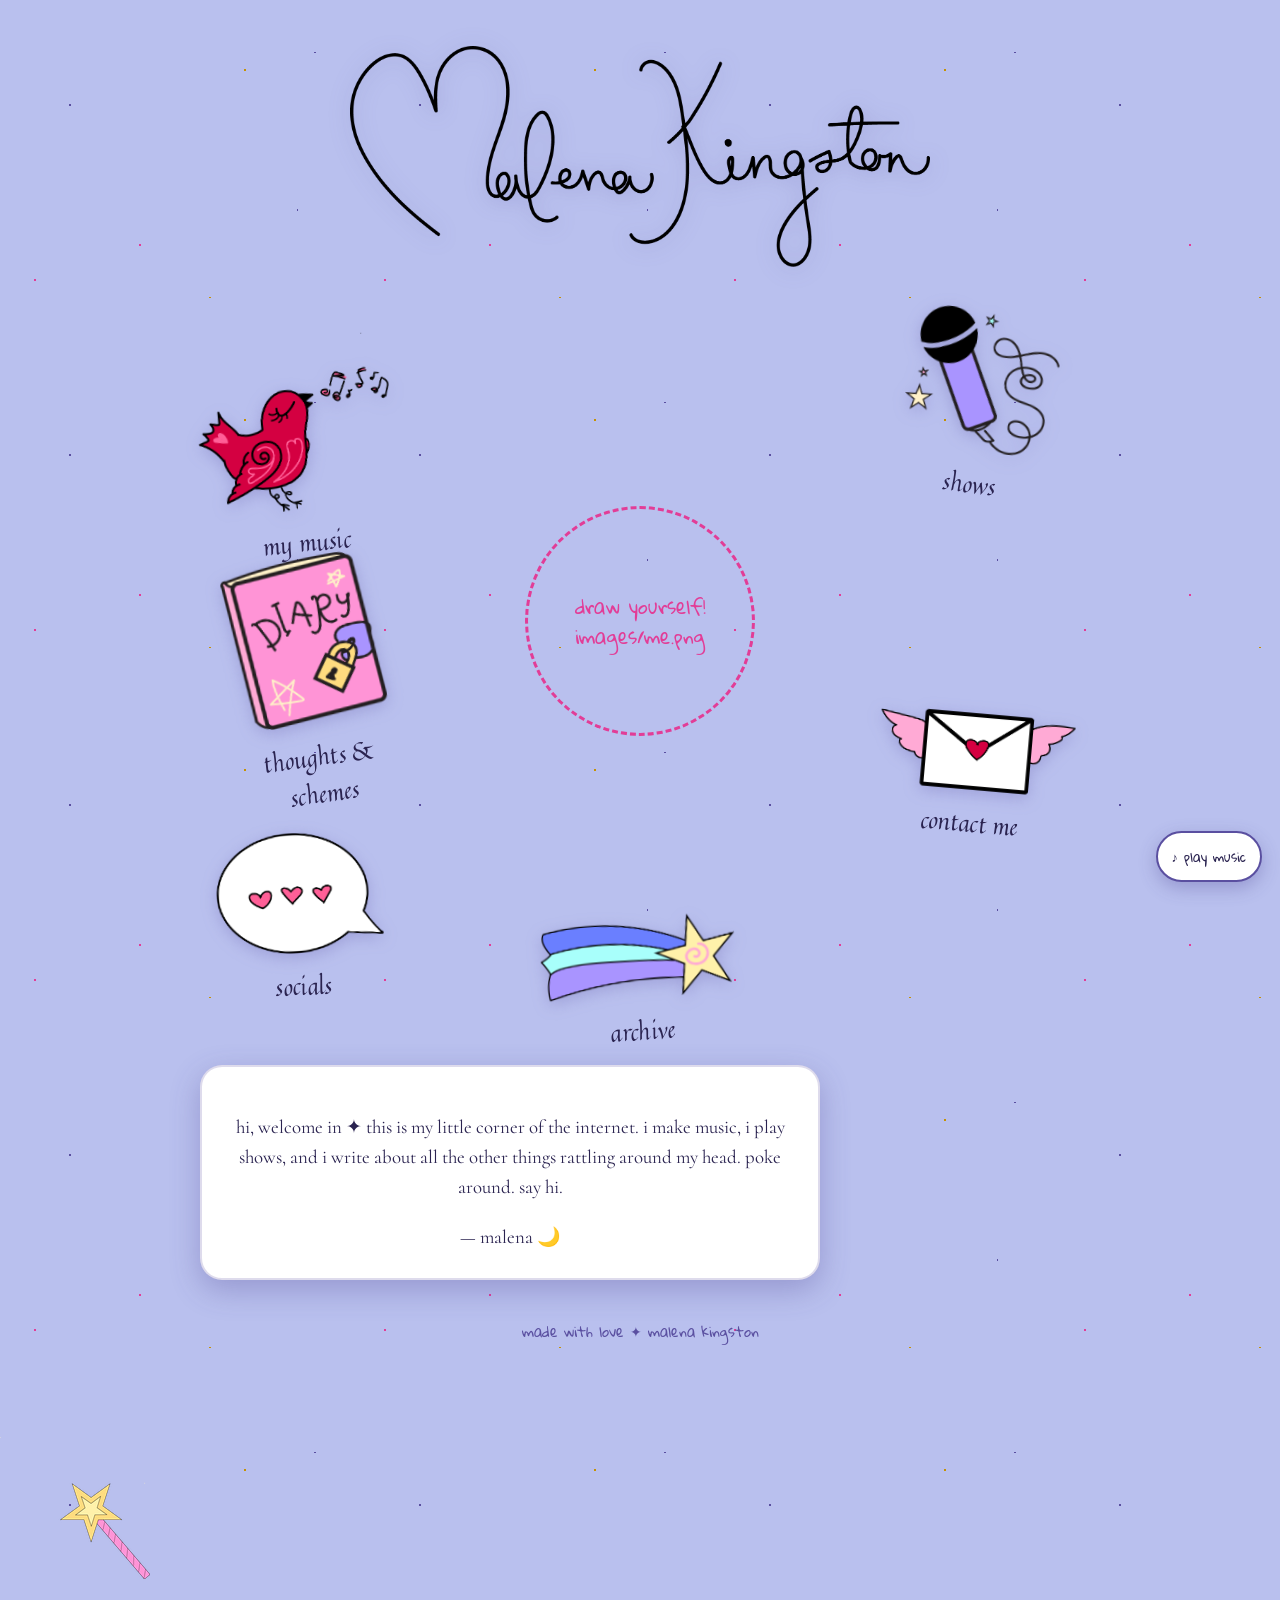
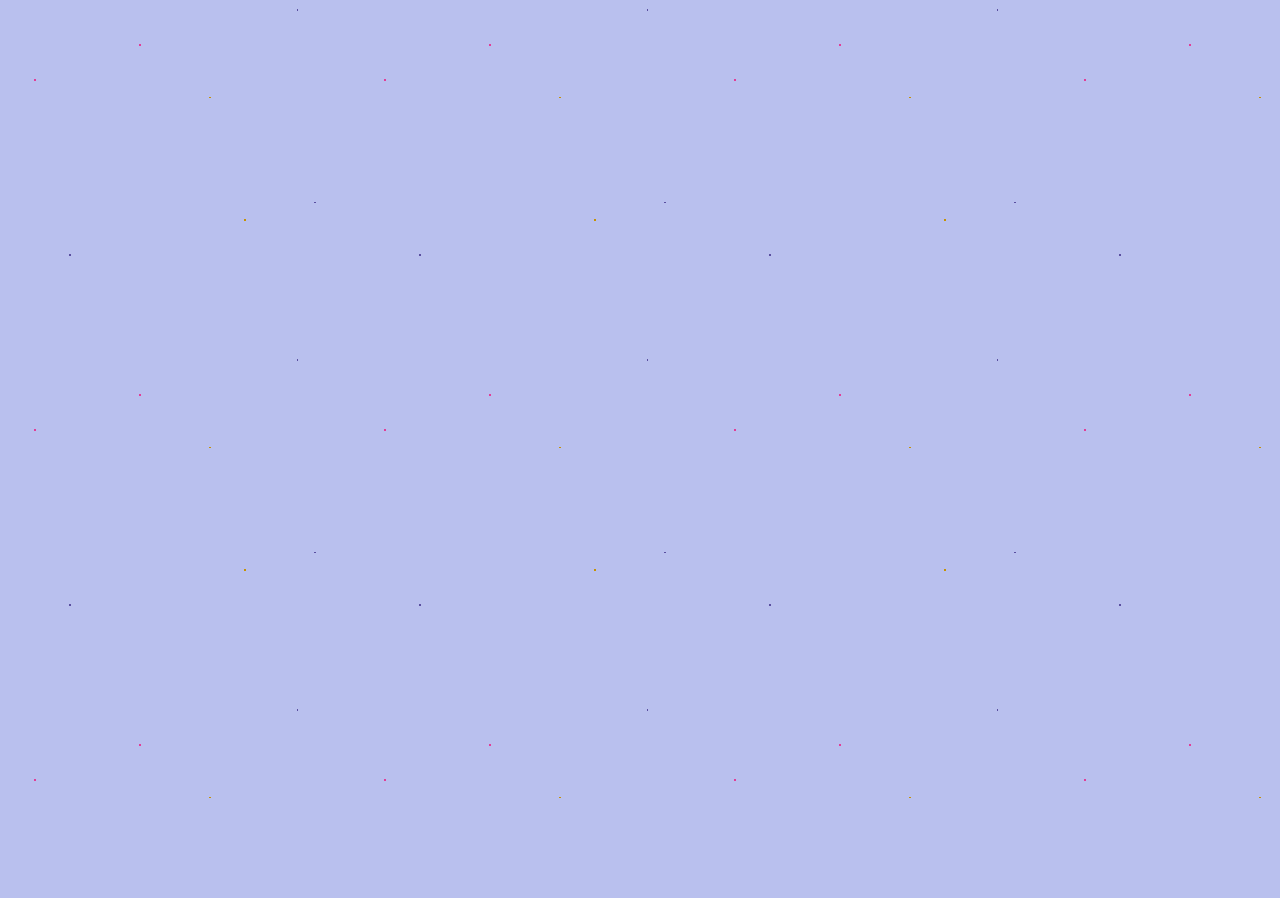
==== commit c0ef82ad: "Add files via upload" ====
--- a/index.html
+++ b/index.html
@@ -4,7 +4,7 @@
   <meta charset="UTF-8" />
   <meta name="viewport" content="width=device-width, initial-scale=1" />
   <title>malena kingston ✦ home</title>
-  <meta name="description" content="the official starry corner of malena kingston — music, shows, and everything else." />
+  <meta name="description" content="the official starry corner of malena kingston." />
   <link rel="preconnect" href="https://fonts.googleapis.com" />
   <link rel="preconnect" href="https://fonts.gstatic.com" crossorigin />
   <link href="https://fonts.googleapis.com/css2?family=Cinzel+Decorative:wght@700;900&family=Quintessential&family=Cormorant:ital,wght@0,400;0,600;1,400&family=Gloria+Hallelujah&display=swap" rel="stylesheet" />
@@ -13,28 +13,27 @@
 <body>
   <div class="wrap">
 
-    <!-- ===== NAME (handwritten signature) ===== -->
+    <!-- ===== NAME (handwritten signature) — no subheading ===== -->
     <h1 class="site-name-img">
       <img src="images/name-heading-black.png" alt="Malena Kingston" />
     </h1>
-    <p class="tagline">✦ songs, moons, and miscellaneous wonders ✦</p>
 
     <!-- ===== SCATTERED PLAYGROUND ===== -->
     <div class="playground">
 
-      <!-- YOU (center mascot) — DRAW: images/me.png (~600px) -->
+      <!-- YOU (center mascot) — DRAW: images/me.png -->
       <div class="mascot">
         <img src="images/me.png" alt="Malena"
              onerror="this.outerHTML='&lt;div class=ph-big&gt;draw yourself!&lt;br&gt;images/me.png&lt;/div&gt;'">
       </div>
 
-      <!-- MUSIC — singing bird (bigger) → coming soon -->
+      <!-- MUSIC — bird (big) -->
       <a class="doodle d-music big" href="music.html" style="--rot:-6deg;">
         <img src="images/nav-music.png" alt="">
         <span class="label">my music</span>
       </a>
 
-      <!-- SHOWS — microphone -->
+      <!-- SHOWS — mic -->
       <a class="doodle d-shows" href="shows.html" style="--rot:7deg;">
         <img src="images/nav-shows.png" alt="">
         <span class="label">shows</span>
@@ -46,13 +45,19 @@
         <span class="label">thoughts &amp; schemes</span>
       </a>
 
-      <!-- CONTACT — winged letter (bigger) -->
+      <!-- CONTACT — winged letter (big) -->
       <a class="doodle d-contact big" href="contact.html" style="--rot:5deg;">
         <img src="images/nav-contact.png" alt="">
-        <span class="label">reach out!</span>
+        <span class="label">contact me</span>
       </a>
 
-      <!-- ARCHIVE — shooting star — now CENTER-BOTTOM under the portrait (bigger) -->
+      <!-- SOCIALS — speech bubble (placed far from the envelope) -->
+      <a class="doodle d-socials" href="contact.html" style="--rot:-3deg;">
+        <img src="images/nav-socials.png" alt="">
+        <span class="label">socials</span>
+      </a>
+
+      <!-- ARCHIVE — shooting star — center bottom (big) -->
       <a class="doodle d-archive big" href="archive.html" style="--rot:-4deg;">
         <img src="images/nav-archive.png" alt="">
         <span class="label">archive</span>
@@ -74,9 +79,17 @@
   <audio id="bg-music" loop><source src="images/song.mp3" type="audio/mpeg" /></audio>
   <button id="music-toggle" aria-pressed="false">♪ play music</button>
 
+  <!-- ===== magic wand cursor + trail ===== -->
+  <img id="wand-cursor" src="images/wand-big.png" alt="" aria-hidden="true">
+  <canvas id="trail"></canvas>
+
+  <script src="wand.js"></script>
   <script>
+    /* music toggle */
     const audio=document.getElementById('bg-music'),btn=document.getElementById('music-toggle');
     btn.addEventListener('click',()=>{ if(audio.paused){audio.play().catch(()=>{});btn.textContent='♪ pause music';}else{audio.pause();btn.textContent='♪ play music';}});
+
+    
   </script>
 </body>
 </html>
--- a/style.css
+++ b/style.css
@@ -45,14 +45,6 @@
   .doodle { animation: none !important; }
 }
 
-/* ---- wand cursor (bigger, hotspot near star center) ---- */
-html, body, a, button, .doodle, .mascot {
-  cursor: url("images/wand.png") 60 40, auto;
-}
-html:active, body:active, a:active, .doodle:active {
-  cursor: url("images/wand-click.png") 60 40, auto;
-}
-
 .wrap { max-width: 920px; margin: 0 auto; padding: 28px 20px 80px; }
 
 /* ---- handwritten signature heading ---- */
@@ -72,7 +64,7 @@
 /* =========================================================
    SCATTERED PLAYGROUND
    ========================================================= */
-.playground { position: relative; min-height: 640px; margin: 10px 0 30px; }
+.playground { position: relative; min-height: 740px; margin: 10px 0 30px; }
 
 .mascot {
   position: absolute; left: 50%; top: 44%;
@@ -97,7 +89,7 @@
   transition: transform 0.2s ease, filter 0.2s ease;
   z-index: 3;
 }
-.doodle.big { width: 210px; }     /* bigger bird / envelope / star */
+.doodle.big { width: 195px; }     /* bigger bird / envelope / star */
 
 .doodle img { width: 100%; height: auto;
   filter: drop-shadow(0 4px 8px rgba(90,78,160,0.28)); }
@@ -127,8 +119,9 @@
 /* placement around the mascot */
 .d-music   { left: 0%;   top: 6%;  }
 .d-shows   { right: 3%;  top: 2%;  left: auto; }
-.d-blog    { left: 4%;   bottom: 16%; top: auto; }
-.d-contact { right: 1%;  bottom: 12%; top: auto; left: auto; }
+.d-blog    { left: 4%;   bottom: 30%; top: auto; }
+.d-contact { right: 1%;  bottom: 26%; top: auto; left: auto; }
+.d-socials { left: 2%;   bottom: 4%;  top: auto; width: 165px; }
 
 /* ARCHIVE now centered, at the BOTTOM under the portrait */
 .d-archive {
@@ -143,6 +136,8 @@
 .d-shows{ animation: bob 6s ease-in-out infinite; }
 .d-blog{ animation: bob 5.5s ease-in-out infinite; }
 .d-contact{ animation: bob 6.5s ease-in-out infinite; }
+.d-socials{ animation: bob 5.8s ease-in-out infinite; }
+.d-socials{ animation: bob 7s ease-in-out infinite; }
 
 .note { max-width: 620px; margin: 0 auto; text-align: center; }
 
@@ -213,7 +208,7 @@
   position:fixed; bottom:18px; right:18px; z-index:50;
   background:#fff; border:2px solid var(--lilac); color:var(--cream);
   font-family:"Gloria Hallelujah",cursive; font-size:0.8rem;
-  padding:10px 14px; border-radius:999px; cursor:url("images/wand.png") 60 40, pointer;
+  padding:10px 14px; border-radius:999px; cursor:pointer;
   box-shadow:0 6px 18px var(--shadow);
 }
 #music-toggle:hover { border-color:var(--gold); }
@@ -222,7 +217,7 @@
 @media (max-width: 640px) {
   .playground { min-height:0; display:flex; flex-wrap:wrap; justify-content:center; gap:18px; }
   .mascot { position:static; transform:none; width:200px; order:-1; flex-basis:100%; }
-  .doodle, .doodle.big, .d-music, .d-shows, .d-blog, .d-contact, .d-archive {
+  .doodle, .doodle.big, .d-music, .d-shows, .d-blog, .d-contact, .d-socials, .d-archive {
     position:static; transform:rotate(var(--rot)); width:130px;
     left:auto; right:auto; top:auto; bottom:auto; animation:none; }
   .d-archive { transform:rotate(var(--rot)); }
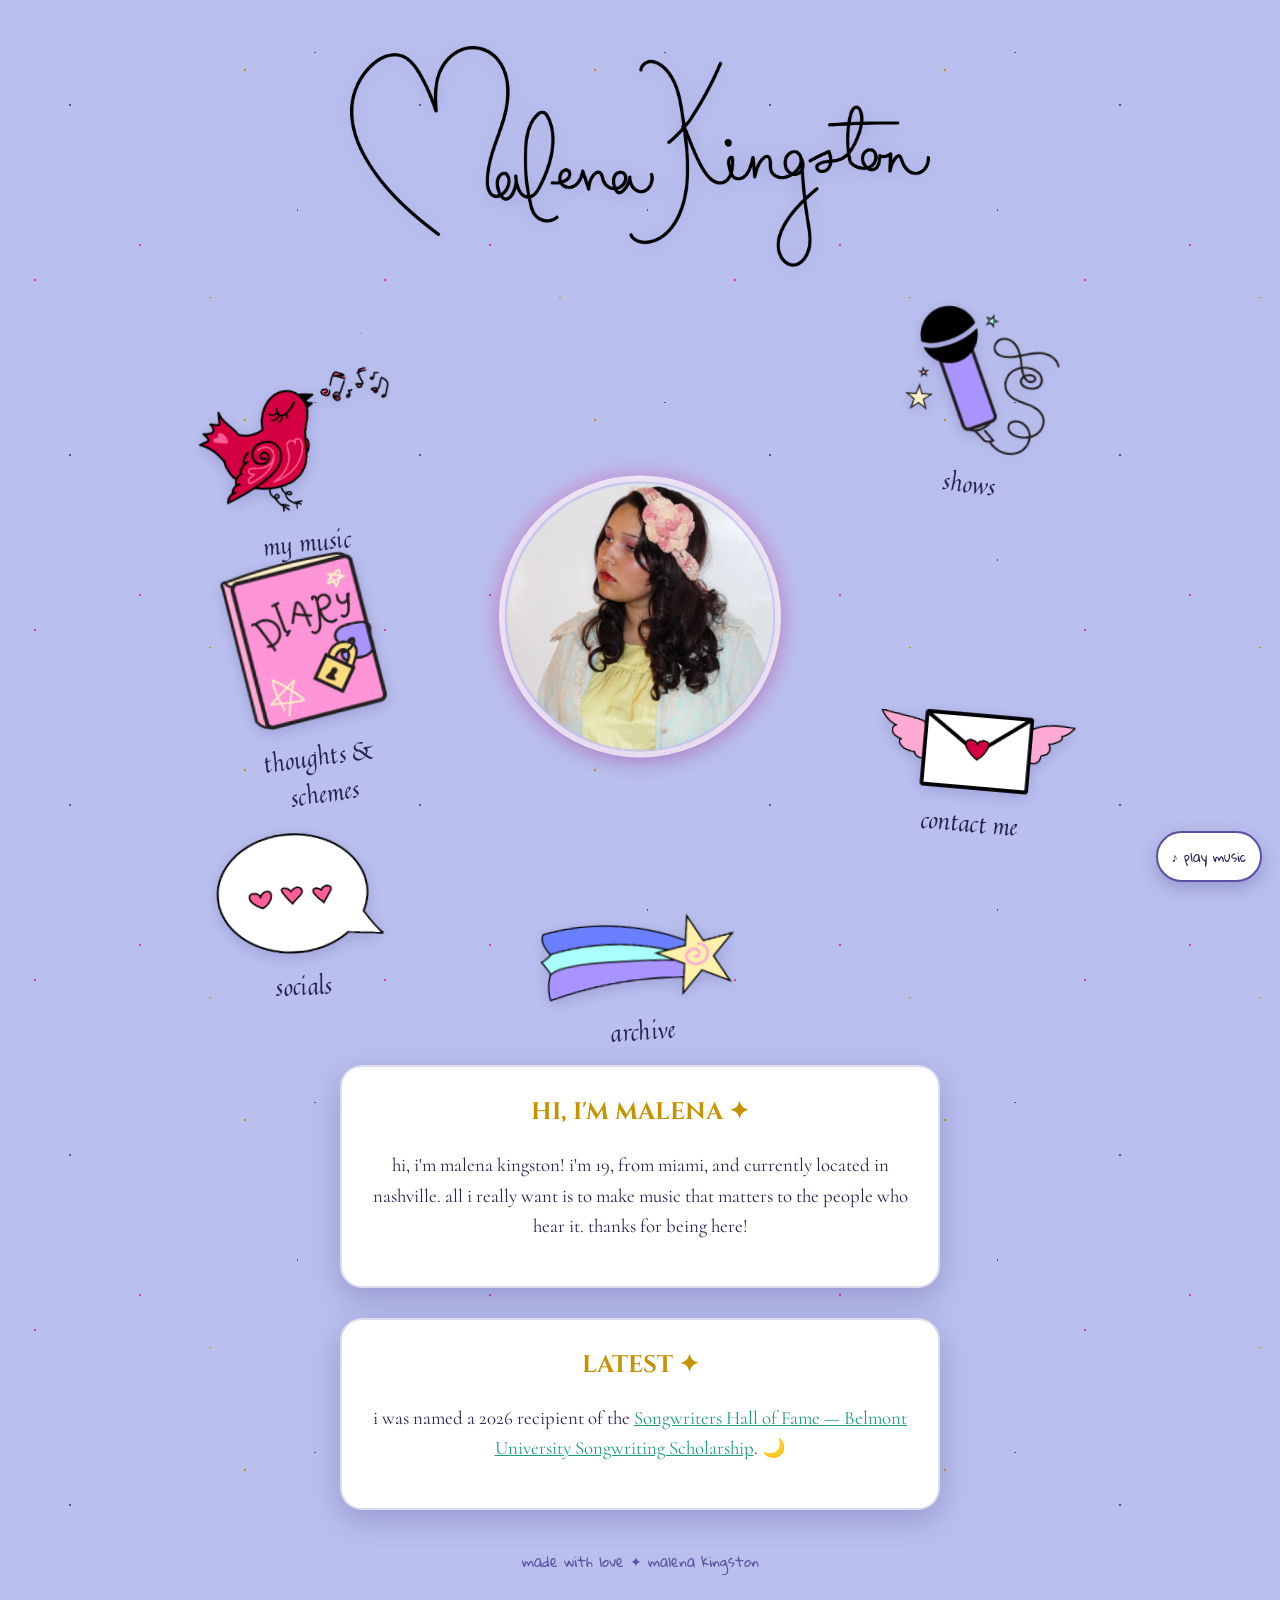
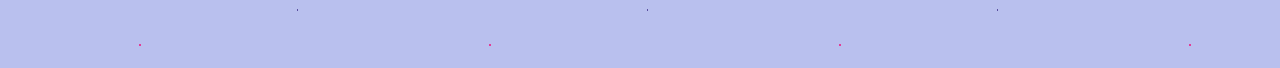
==== commit f3daf62c: "Add files via upload" ====
--- a/index.html
+++ b/index.html
@@ -21,43 +21,36 @@
     <!-- ===== SCATTERED PLAYGROUND ===== -->
     <div class="playground">
 
-      <!-- YOU (center mascot) — DRAW: images/me.png -->
       <div class="mascot">
         <img src="images/me.png" alt="Malena"
              onerror="this.outerHTML='&lt;div class=ph-big&gt;draw yourself!&lt;br&gt;images/me.png&lt;/div&gt;'">
       </div>
 
-      <!-- MUSIC — bird (big) -->
       <a class="doodle d-music big" href="music.html" style="--rot:-6deg;">
         <img src="images/nav-music.png" alt="">
         <span class="label">my music</span>
       </a>
 
-      <!-- SHOWS — mic -->
       <a class="doodle d-shows" href="shows.html" style="--rot:7deg;">
         <img src="images/nav-shows.png" alt="">
         <span class="label">shows</span>
       </a>
 
-      <!-- BLOG — diary -->
       <a class="doodle d-blog" href="blog.html" style="--rot:-8deg;">
         <img src="images/nav-blog.png" alt="">
         <span class="label">thoughts &amp; schemes</span>
       </a>
 
-      <!-- CONTACT — winged letter (big) -->
       <a class="doodle d-contact big" href="contact.html" style="--rot:5deg;">
         <img src="images/nav-contact.png" alt="">
         <span class="label">contact me</span>
       </a>
 
-      <!-- SOCIALS — speech bubble (placed far from the envelope) -->
       <a class="doodle d-socials" href="contact.html" style="--rot:-3deg;">
         <img src="images/nav-socials.png" alt="">
         <span class="label">socials</span>
       </a>
 
-      <!-- ARCHIVE — shooting star — center bottom (big) -->
       <a class="doodle d-archive big" href="archive.html" style="--rot:-4deg;">
         <img src="images/nav-archive.png" alt="">
         <span class="label">archive</span>
@@ -65,12 +58,19 @@
 
     </div>
 
-    <!-- ===== welcome note ===== -->
+    <!-- ===== about me ===== -->
     <div class="card note">
-      <p>hi, welcome in ✦ this is my little corner of the internet. i make music,
-         i play shows, and i write about all the other things rattling around my
-         head. poke around. say hi.</p>
-      <p style="margin-bottom:0;">— malena 🌙</p>
+      <h2 style="text-align:center;">hi, i'm malena ✦</h2>
+      <p>hi, i'm malena kingston! i'm 19, from miami, and currently located in
+         nashville. all i really want is to make music that matters to the people
+         who hear it. thanks for being here!</p>
+    </div>
+
+    <!-- ===== latest ===== -->
+    <div class="card note">
+      <h2 style="text-align:center;">latest ✦</h2>
+      <p>i was named a 2026 recipient of the
+         <a href="https://www.songhall.org/news/the-2026-songwriters-hall-of-fame-scholarship-recipients-announced" target="_blank" rel="noopener">Songwriters Hall of Fame — Belmont University Songwriting Scholarship</a>. 🌙</p>
     </div>
 
     <p class="footer">made with love ✦ malena kingston</p>
@@ -79,17 +79,9 @@
   <audio id="bg-music" loop><source src="images/song.mp3" type="audio/mpeg" /></audio>
   <button id="music-toggle" aria-pressed="false">♪ play music</button>
 
-  <!-- ===== magic wand cursor + trail ===== -->
-  <img id="wand-cursor" src="images/wand-big.png" alt="" aria-hidden="true">
-  <canvas id="trail"></canvas>
-
-  <script src="wand.js"></script>
   <script>
-    /* music toggle */
     const audio=document.getElementById('bg-music'),btn=document.getElementById('music-toggle');
     btn.addEventListener('click',()=>{ if(audio.paused){audio.play().catch(()=>{});btn.textContent='♪ pause music';}else{audio.pause();btn.textContent='♪ play music';}});
-
-    
   </script>
 </body>
 </html>
--- a/style.css
+++ b/style.css
@@ -45,6 +45,14 @@
   .doodle { animation: none !important; }
 }
 
+/* ---- magic wand cursor (native, with baked-in purple glow) ---- */
+html, body, a, button, .doodle, .mascot {
+  cursor: url("images/wand.png") 64 38, auto;
+}
+html:active, body:active, a:active, .doodle:active {
+  cursor: url("images/wand-click.png") 64 38, auto;
+}
+
 .wrap { max-width: 920px; margin: 0 auto; padding: 28px 20px 80px; }
 
 /* ---- handwritten signature heading ---- */
@@ -71,8 +79,10 @@
   transform: translate(-50%, -50%);
   width: 270px; max-width: 60%; z-index: 2; text-align: center;
 }
-.mascot img { width: 100%; height: auto;
-  filter: drop-shadow(0 6px 14px rgba(90,78,160,0.3)); }
+.mascot img { width: 100%; height: auto; border-radius: 50%;
+  box-shadow: 0 0 0 6px rgba(255,255,255,0.7),
+              0 0 22px 8px rgba(226,61,151,0.35),
+              0 8px 20px rgba(90,78,160,0.35); }
 .ph-big {
   width: 230px; height: 230px; margin: 0 auto;
   border: 3px dashed var(--pink); border-radius: 50%;
@@ -139,7 +149,7 @@
 .d-socials{ animation: bob 5.8s ease-in-out infinite; }
 .d-socials{ animation: bob 7s ease-in-out infinite; }
 
-.note { max-width: 620px; margin: 0 auto; text-align: center; }
+.card.note { max-width: 600px; margin-left: auto; margin-right: auto; margin-top: 30px; margin-bottom: 22px; text-align: center; }
 
 /* =========================================================
    CARDS / inner pages
@@ -222,3 +232,27 @@
     left:auto; right:auto; top:auto; bottom:auto; animation:none; }
   .d-archive { transform:rotate(var(--rot)); }
 }
+
+/* =========================================================
+   CONTACT FORM
+   ========================================================= */
+.contact-form { display:flex; flex-direction:column; gap:14px; max-width:480px; margin:18px auto 0; }
+.contact-form label {
+  display:flex; flex-direction:column; gap:5px;
+  font-family:"Gloria Hallelujah",cursive; font-size:0.85rem; color:var(--lilac);
+  text-align:left;
+}
+.contact-form input, .contact-form textarea {
+  font-family:"Cormorant", serif; font-size:1.05rem; color:var(--cream);
+  background:#faf8ff; border:2px solid rgba(90,78,160,0.3); border-radius:14px;
+  padding:10px 12px; outline:none; resize:vertical;
+}
+.contact-form input:focus, .contact-form textarea:focus { border-color:var(--pink); }
+.send-btn {
+  align-self:center; margin-top:6px;
+  font-family:"Quintessential", serif; font-size:1.2rem; color:#fff;
+  background:var(--pink); border:none; border-radius:999px;
+  padding:10px 30px; cursor:url("images/wand.png") 64 38, pointer;
+  box-shadow:0 6px 16px var(--shadow); transition:transform 0.15s ease, background 0.15s ease;
+}
+.send-btn:hover { transform:scale(1.06); background:var(--gold); }
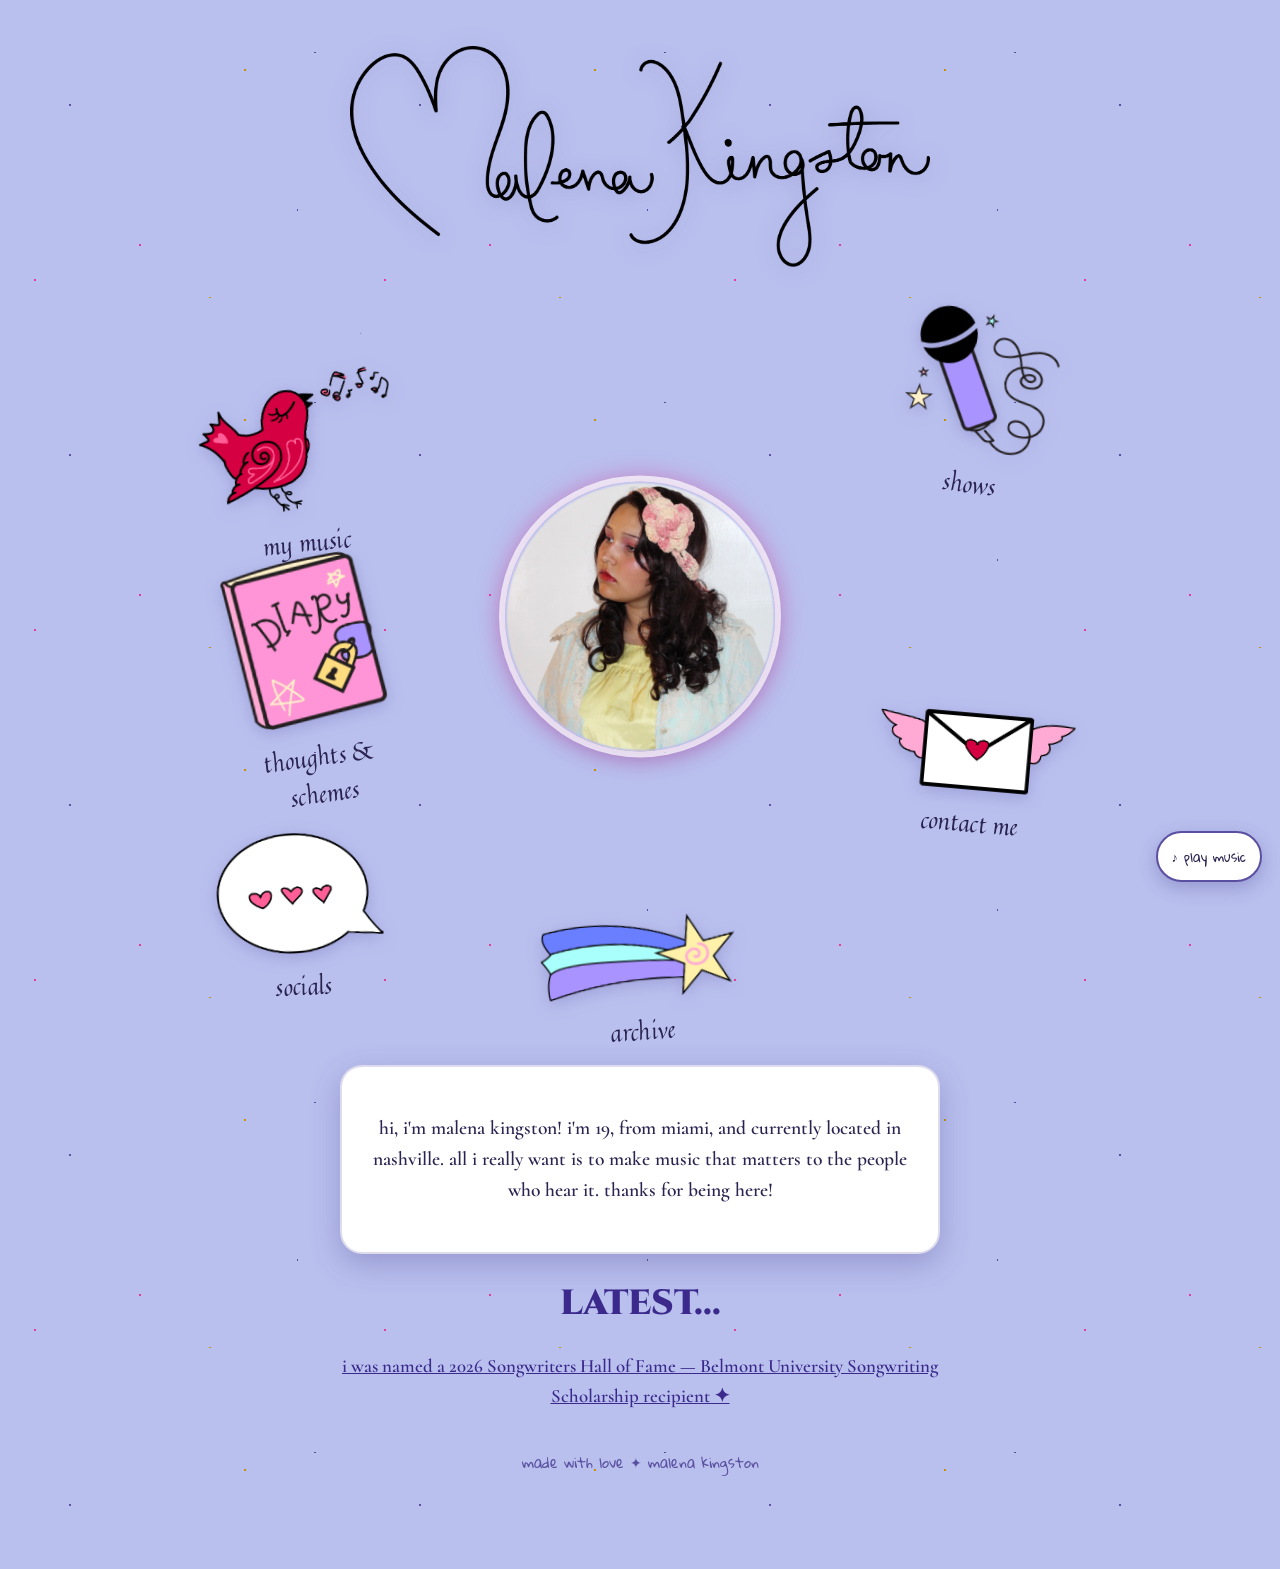
==== commit 09586a9d: "Add files via upload" ====
--- a/index.html
+++ b/index.html
@@ -60,17 +60,15 @@
 
     <!-- ===== about me ===== -->
     <div class="card note">
-      <h2 style="text-align:center;">hi, i'm malena ✦</h2>
-      <p>hi, i'm malena kingston! i'm 19, from miami, and currently located in
+      <p class="blurb">hi, i'm malena kingston! i'm 19, from miami, and currently located in
          nashville. all i really want is to make music that matters to the people
          who hear it. thanks for being here!</p>
     </div>
 
-    <!-- ===== latest ===== -->
-    <div class="card note">
-      <h2 style="text-align:center;">latest ✦</h2>
-      <p>i was named a 2026 recipient of the
-         <a href="https://www.songhall.org/news/the-2026-songwriters-hall-of-fame-scholarship-recipients-announced" target="_blank" rel="noopener">Songwriters Hall of Fame — Belmont University Songwriting Scholarship</a>. 🌙</p>
+    <!-- ===== latest (no box, just heading + link) ===== -->
+    <div class="latest">
+      <h2 class="latest-title">latest...</h2>
+      <p><a href="https://www.songhall.org/news/the-2026-songwriters-hall-of-fame-scholarship-recipients-announced" target="_blank" rel="noopener">i was named a 2026 Songwriters Hall of Fame — Belmont University Songwriting Scholarship recipient ✦</a></p>
     </div>
 
     <p class="footer">made with love ✦ malena kingston</p>
--- a/style.css
+++ b/style.css
@@ -256,3 +256,18 @@
   box-shadow:0 6px 16px var(--shadow); transition:transform 0.15s ease, background 0.15s ease;
 }
 .send-btn:hover { transform:scale(1.06); background:var(--gold); }
+
+/* ===== about blurb: thicker text ===== */
+.blurb { font-weight: 600; font-size: 1.22rem; }
+
+/* ===== latest: no box, big dark blue/purple heading + link ===== */
+.latest { text-align:center; max-width:620px; margin:0 auto 30px; }
+.latest-title {
+  font-family:"Cinzel Decorative", serif;
+  font-weight:900;
+  font-size:2.2rem;
+  color:#3b2a8c;            /* dark blue-purple */
+  margin:0 0 8px;
+}
+.latest a { color:#3b2a8c; font-weight:600; text-decoration:underline; }
+.latest a:hover { color:var(--pink); }
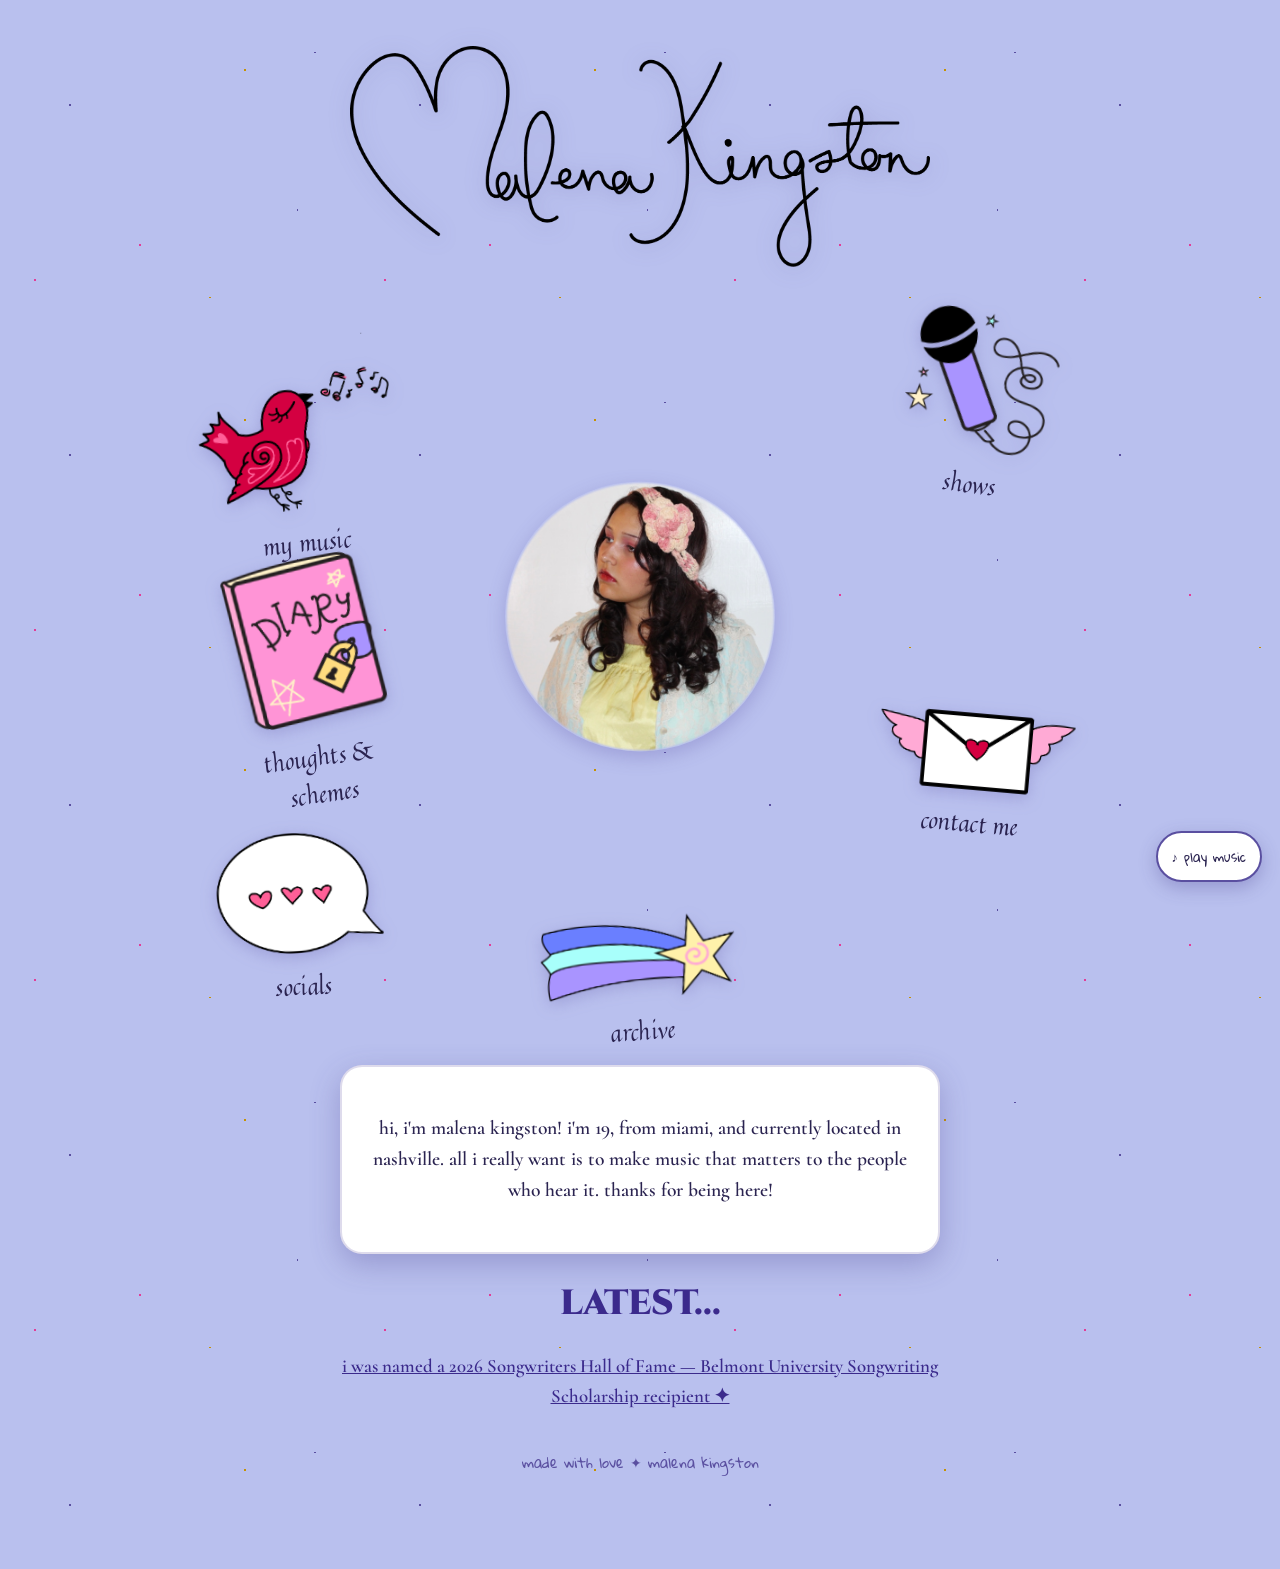
==== commit 594bc7c1: "Add files via upload" ====
--- a/index.html
+++ b/index.html
@@ -81,5 +81,6 @@
     const audio=document.getElementById('bg-music'),btn=document.getElementById('music-toggle');
     btn.addEventListener('click',()=>{ if(audio.paused){audio.play().catch(()=>{});btn.textContent='♪ pause music';}else{audio.pause();btn.textContent='♪ play music';}});
   </script>
+  <script src="sparkles.js"></script>
 </body>
 </html>
--- a/style.css
+++ b/style.css
@@ -80,9 +80,7 @@
   width: 270px; max-width: 60%; z-index: 2; text-align: center;
 }
 .mascot img { width: 100%; height: auto; border-radius: 50%;
-  box-shadow: 0 0 0 6px rgba(255,255,255,0.7),
-              0 0 22px 8px rgba(226,61,151,0.35),
-              0 8px 20px rgba(90,78,160,0.35); }
+  box-shadow: 0 6px 18px rgba(90,78,160,0.28); }
 .ph-big {
   width: 230px; height: 230px; margin: 0 auto;
   border: 3px dashed var(--pink); border-radius: 50%;
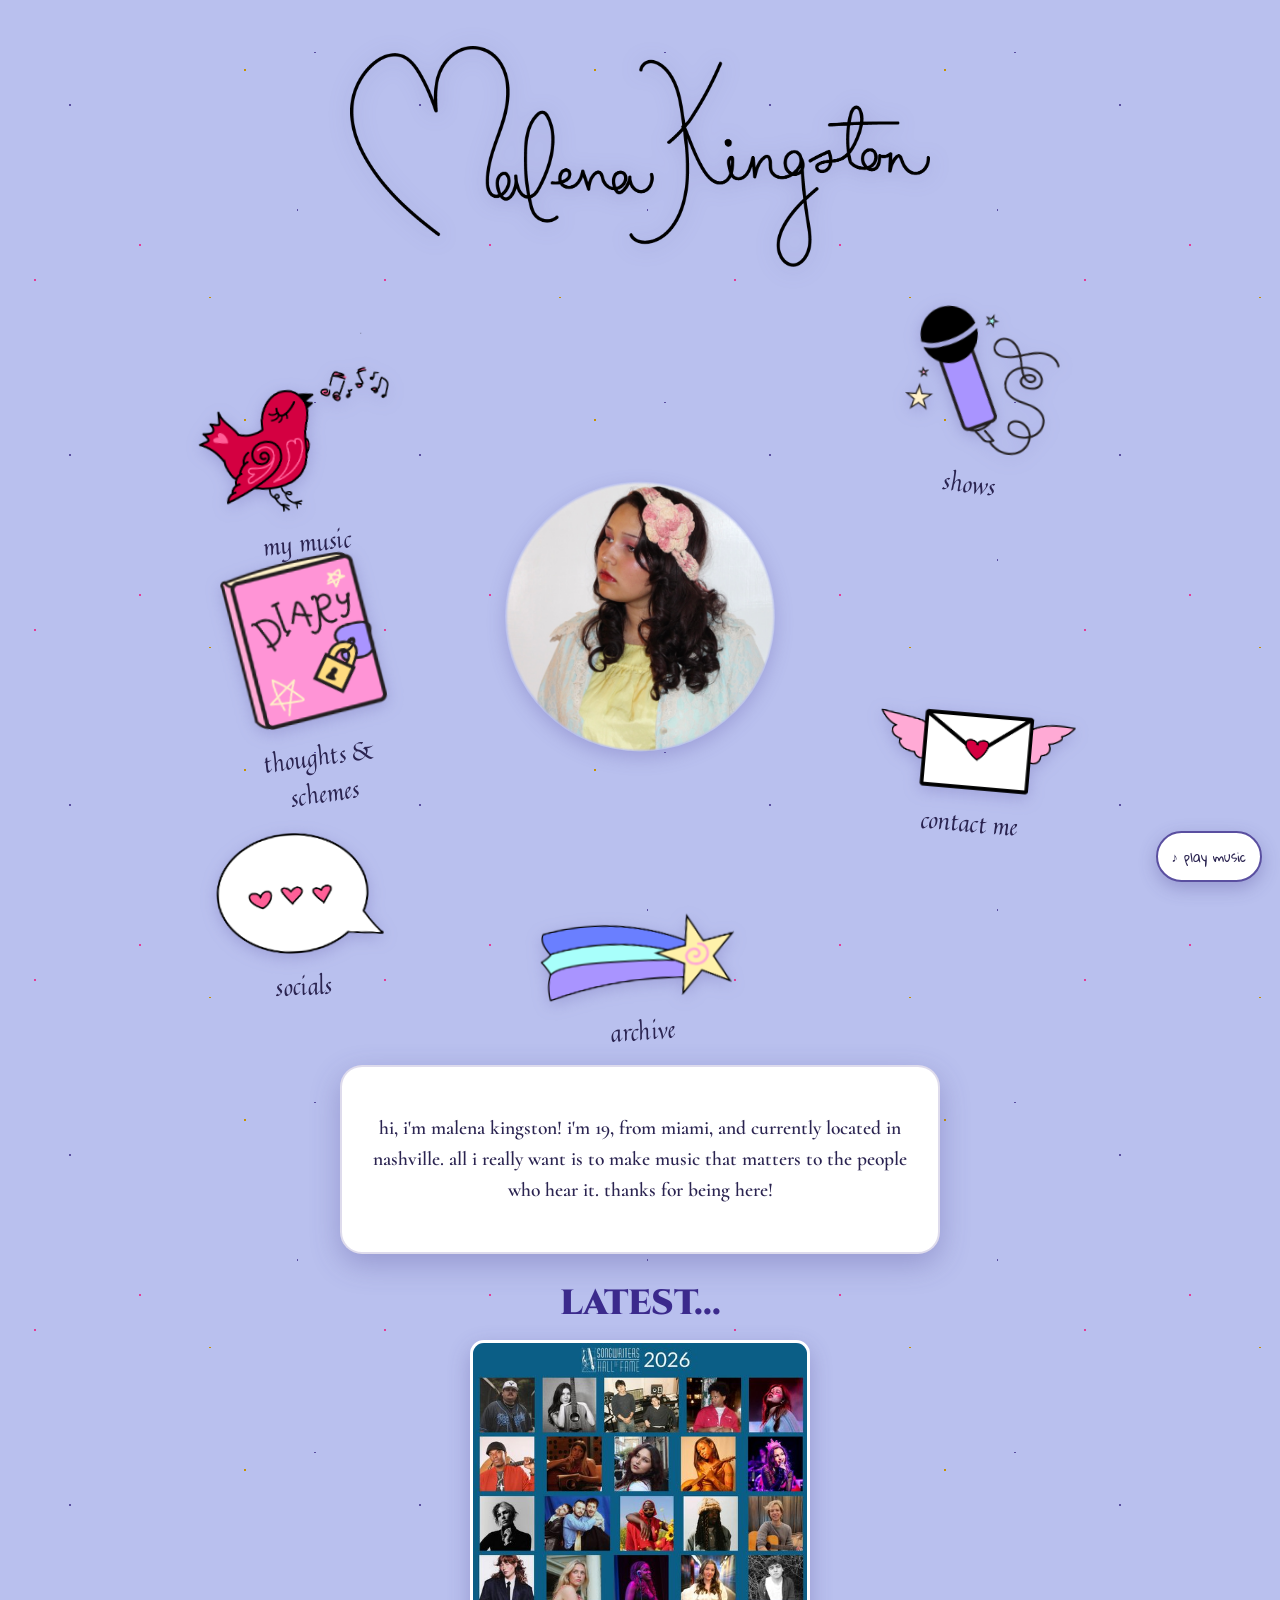
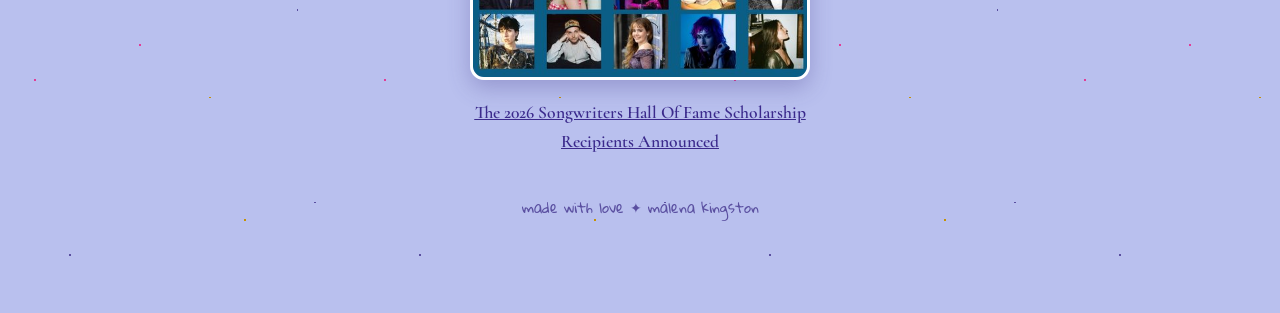
==== commit 2105b574: "Add files via upload" ====
--- a/index.html
+++ b/index.html
@@ -46,7 +46,7 @@
         <span class="label">contact me</span>
       </a>
 
-      <a class="doodle d-socials" href="contact.html" style="--rot:-3deg;">
+      <a class="doodle d-socials" href="socials.html" style="--rot:-3deg;">
         <img src="images/nav-socials.png" alt="">
         <span class="label">socials</span>
       </a>
@@ -65,10 +65,13 @@
          who hear it. thanks for being here!</p>
     </div>
 
-    <!-- ===== latest (no box, just heading + link) ===== -->
+    <!-- ===== latest (no box, heading + embedded article) ===== -->
     <div class="latest">
       <h2 class="latest-title">latest...</h2>
-      <p><a href="https://www.songhall.org/news/the-2026-songwriters-hall-of-fame-scholarship-recipients-announced" target="_blank" rel="noopener">i was named a 2026 Songwriters Hall of Fame — Belmont University Songwriting Scholarship recipient ✦</a></p>
+      <a class="latest-embed" href="https://www.songhall.org/news/the-2026-songwriters-hall-of-fame-scholarship-recipients-announced" target="_blank" rel="noopener">
+        <img src="images/latest-article.jpg" alt="2026 Songwriters Hall of Fame Scholarship Recipients">
+        <span class="latest-link">The 2026 Songwriters Hall Of Fame Scholarship Recipients Announced</span>
+      </a>
     </div>
 
     <p class="footer">made with love ✦ malena kingston</p>
--- a/style.css
+++ b/style.css
@@ -269,3 +269,88 @@
 }
 .latest a { color:#3b2a8c; font-weight:600; text-decoration:underline; }
 .latest a:hover { color:var(--pink); }
+
+/* =========================================================
+   Y2K DIGITAL CONTACT CARD (light pink, retro computer)
+   ========================================================= */
+.digi-card {
+  background: #ffe3f1;
+  border: 3px solid #ff8fc7;
+  border-radius: 10px;
+  padding: 26px 28px;
+  margin: 0 0 22px;
+  box-shadow: 0 0 0 3px #fff inset, 0 8px 24px rgba(180,80,140,0.25);
+  max-width: 560px; margin-left:auto; margin-right:auto;
+}
+.digi-title {
+  font-family: "Press Start 2P", monospace;
+  font-size: 1.3rem; color: #d6388a; text-align:center;
+  margin: 4px 0 14px; line-height:1.4;
+}
+.digi-sub {
+  font-family: "VT323", monospace;
+  font-size: 1.4rem; color: #b3477f; text-align:center; margin: 0 0 18px;
+}
+.digi-form label {
+  font-family: "VT323", monospace; font-size: 1.25rem; color:#a83b73;
+}
+.digi-form input, .digi-form textarea {
+  font-family: "VT323", monospace; font-size: 1.2rem; color:#7a2b54;
+  background:#fff; border:2px solid #ff8fc7; border-radius:6px;
+}
+.digi-form input:focus, .digi-form textarea:focus { border-color:#d6388a; }
+.digi-link { font-family:"VT323", monospace; font-size:1.25rem; color:#d6388a; }
+
+/* =========================================================
+   SOCIAL BUTTONS (big, fun shape, dark blue)
+   ========================================================= */
+.social-buttons { display:flex; flex-direction:column; gap:20px; align-items:center; }
+.social-btn {
+  font-family: "Quintessential", serif;
+  font-size: 1.8rem;
+  color:#fff; background:#2e2a78;        /* dark blue */
+  text-decoration:none;
+  padding:18px 56px;
+  border-radius: 40px 14px 40px 14px;     /* playful asymmetric shape */
+  box-shadow: 0 8px 0 #1c1a52, 0 12px 24px rgba(40,36,110,0.4);
+  transition: transform 0.12s ease, box-shadow 0.12s ease;
+  min-width: 240px; text-align:center;
+}
+.social-btn:hover {
+  transform: translateY(3px);
+  box-shadow: 0 5px 0 #1c1a52, 0 8px 18px rgba(40,36,110,0.4);
+  background:#3a3596;
+}
+
+/* =========================================================
+   SHOWS — text on background, faded list
+   ========================================================= */
+.shows-head {
+  font-family:"Cinzel Decorative", serif; font-weight:900;
+  font-size:2rem; color:#3b2a8c; text-align:center; margin:30px 0 14px;
+}
+.shows-empty {
+  text-align:center; font-family:"Gloria Hallelujah",cursive;
+  color:var(--lilac); margin:0 0 10px;
+}
+.shows-list { text-align:center; max-width:640px; margin:0 auto; }
+.shows-list p {
+  color: rgba(70,60,120,0.55);            /* faded, Mila-Bea style */
+  font-size:1.15rem; margin:0 0 18px; line-height:1.5;
+}
+
+/* =========================================================
+   LATEST — embedded article card
+   ========================================================= */
+.latest-embed {
+  display:inline-block; text-decoration:none; max-width:340px; margin:0 auto;
+}
+.latest-embed img {
+  width:100%; border-radius:14px; box-shadow:0 8px 22px var(--shadow);
+  border:3px solid #fff;
+}
+.latest-link {
+  display:block; margin-top:10px; color:#3b2a8c; font-weight:600;
+  font-size:1.1rem; text-decoration:underline;
+}
+.latest-embed:hover .latest-link { color:var(--pink); }
